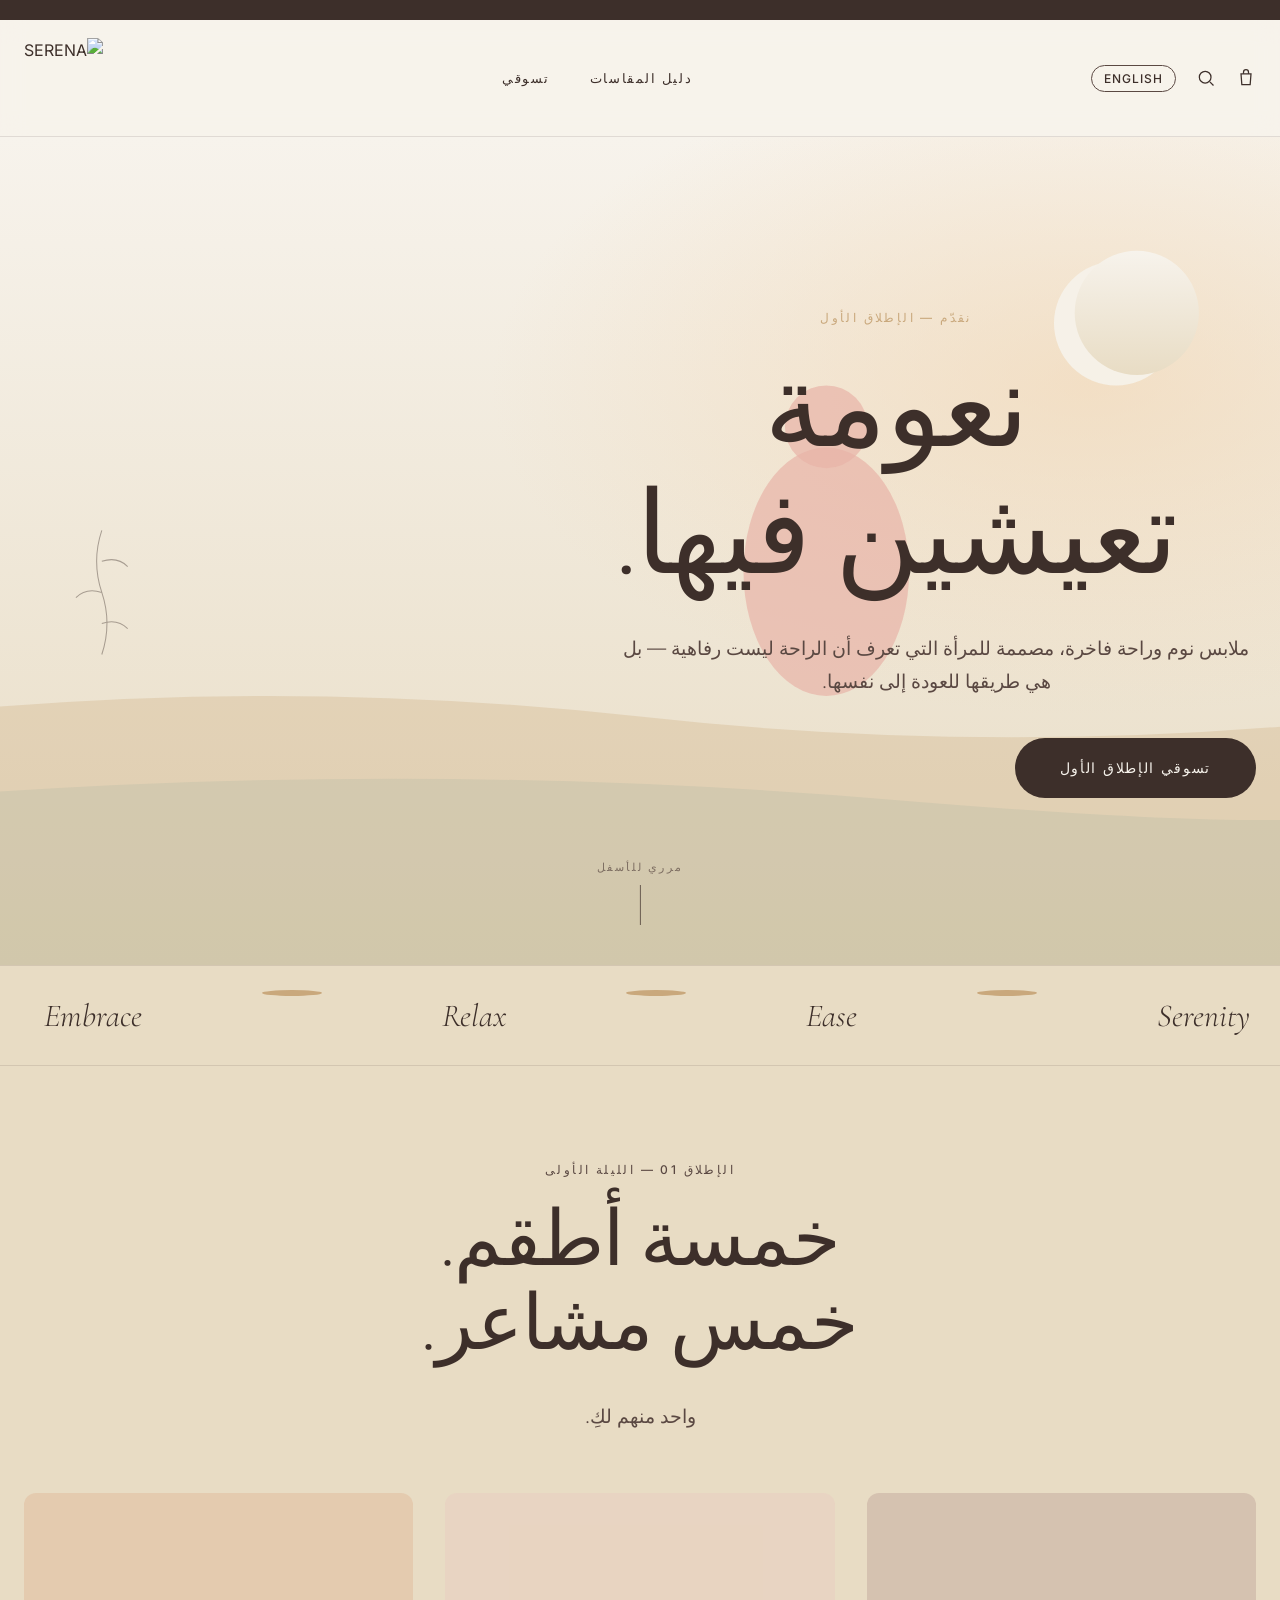
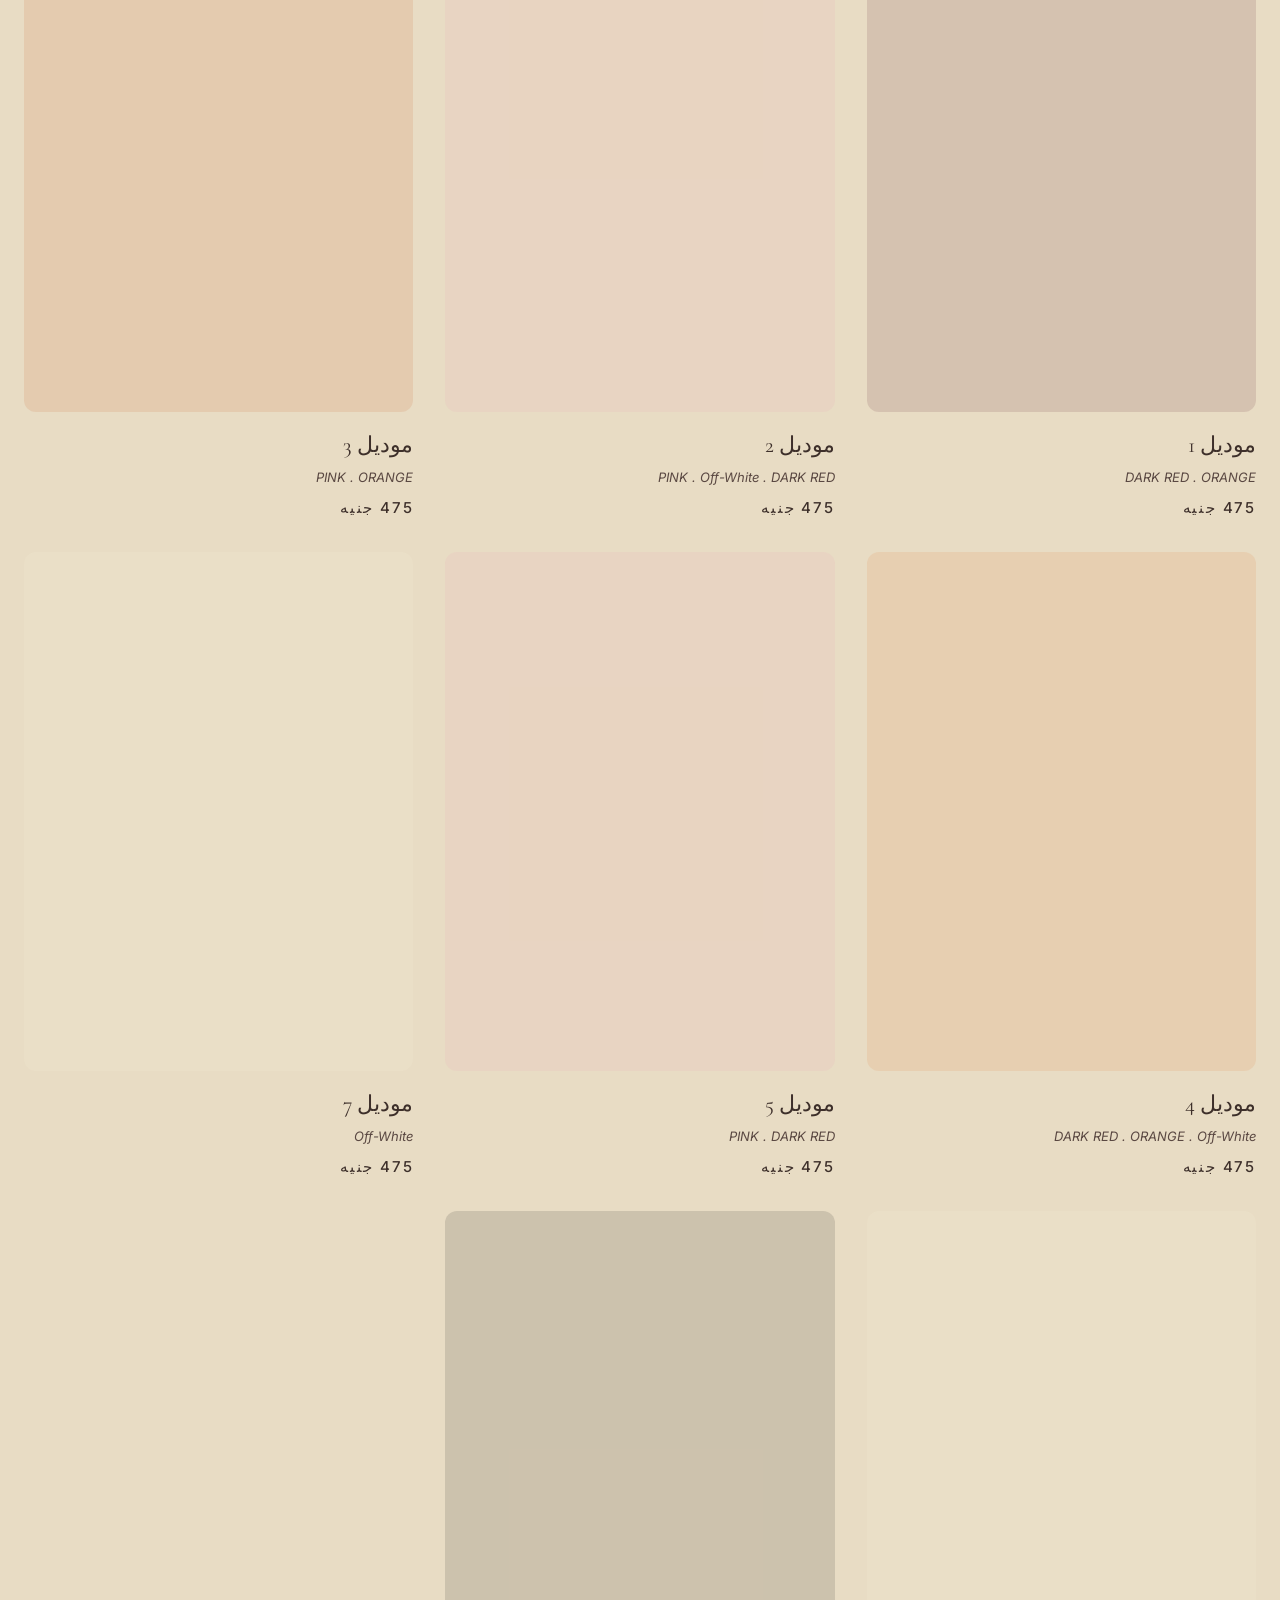
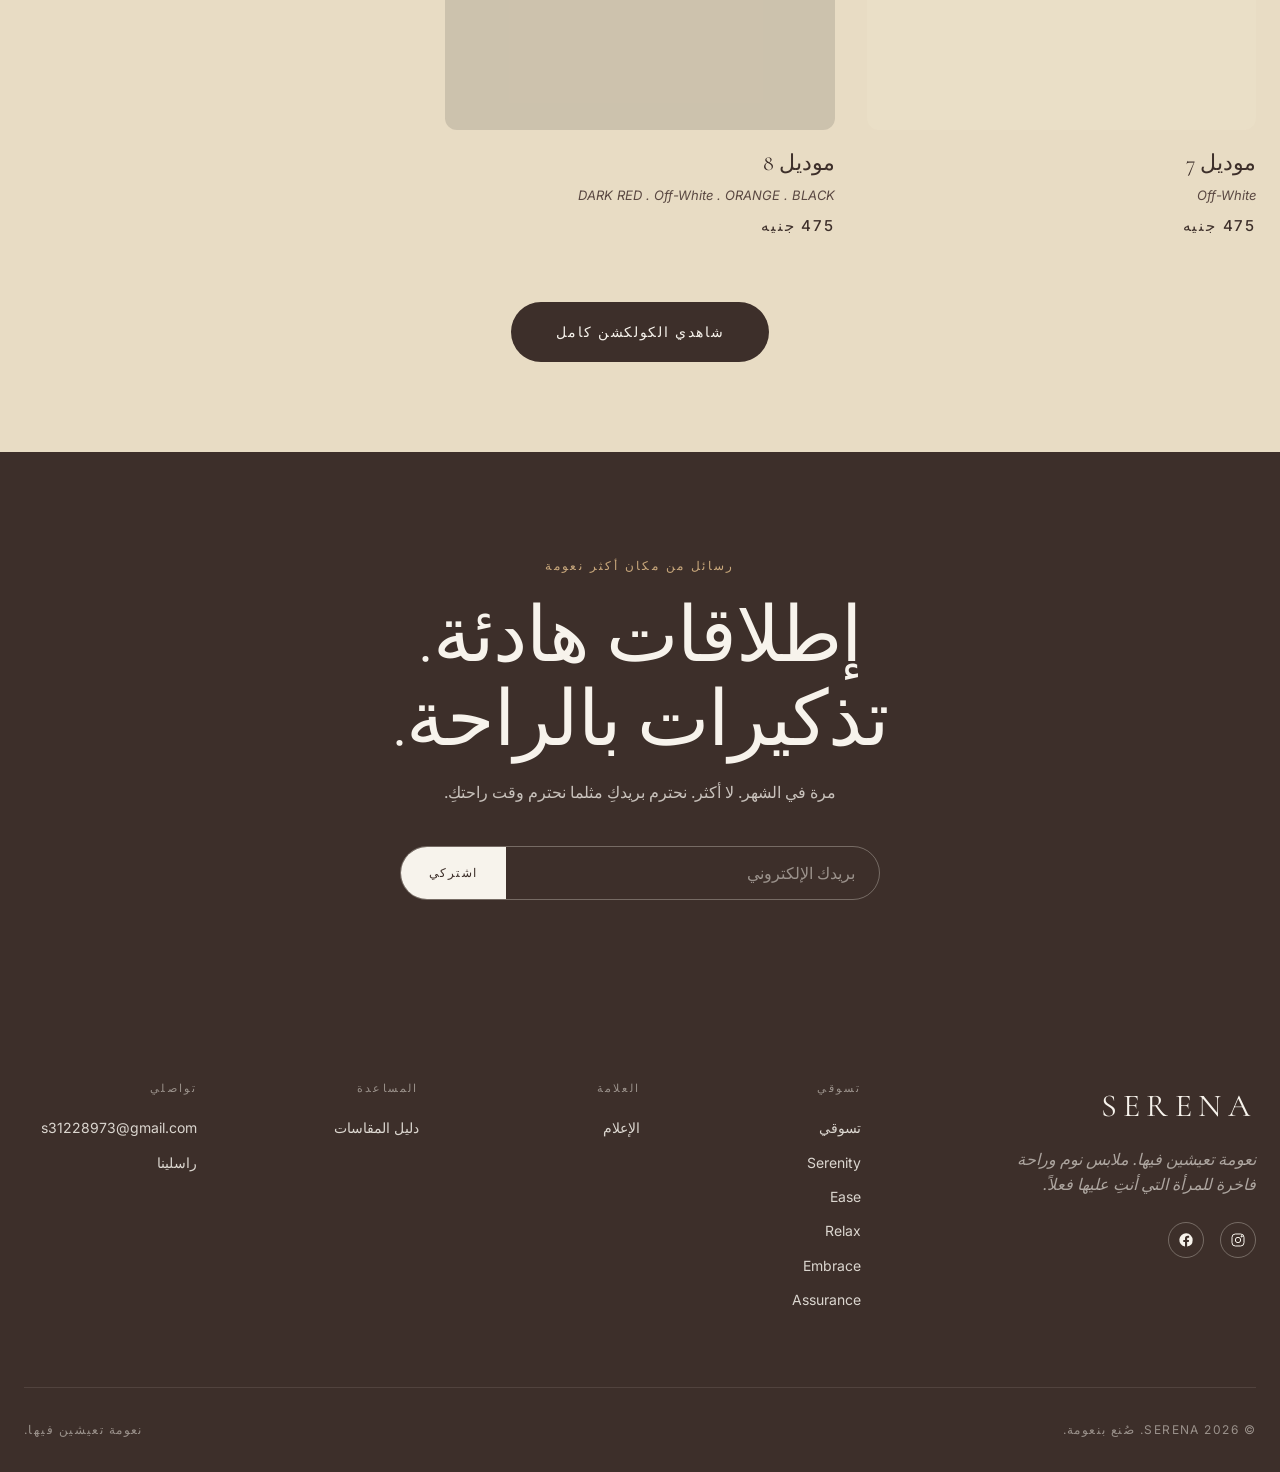
==== index.html @ 96867158 "Add files via upload" ====
<!DOCTYPE html>
<html lang="ar" dir="rtl">
<head>
  <meta charset="UTF-8">
  <meta name="viewport" content="width=device-width, initial-scale=1.0">
  <title>SERENA — Softness you can live in.</title>
  <meta name="description" content="Premium sleepwear & loungewear for women 17+.">
  <link rel="preconnect" href="https://fonts.googleapis.com">
  <link rel="preconnect" href="https://fonts.gstatic.com" crossorigin>
  <link href="https://fonts.googleapis.com/css2?family=Cormorant+Garamond:ital,wght@0,300;0,400;0,500;1,300;1,400&family=Inter:wght@300;400;500;600&display=swap" rel="stylesheet">
  <link rel="stylesheet" href="css/style.css">
  <link rel="icon" type="image/svg+xml" href="data:image/svg+xml,%3Csvg xmlns='http://www.w3.org/2000/svg' viewBox='0 0 100 100'%3E%3Ctext y='75' font-size='80' font-family='Cormorant Garamond,serif'%3ES%3C/text%3E%3C/svg%3E">
</head>
<body>

  <!-- ANNOUNCEMENT -->
  <div class="announce">
    <div class="announce__track">
    </div><div class="announce__track">
    </div>
  </div>

  <!-- NAV -->
  <nav class="nav">
    <div class="nav__inner">
      <a href="index.html" class="nav__logo"><img src="logo.png" alt="SERENA"></a>
      <div class="nav__links">
        <a href="collections.html" data-i18n="nav_shop"></a>
        <a href="size-guide.html" data-i18n="nav_size_guide"></a>
      </div>
      <div class="nav__actions">
        <button id="lang-toggle-btn" onclick="toggleLang()"></button>
        <svg class="nav__icon" viewBox="0 0 24 24" fill="none" stroke="currentColor" stroke-width="1.5">
          <circle cx="11" cy="11" r="7"/><path d="m21 21-4.35-4.35"/>
        </svg>
        <a href="#" data-open-bag style="position:relative">
          <svg class="nav__icon" viewBox="0 0 24 24" fill="none" stroke="currentColor" stroke-width="1.5">
            <path d="M6 7h12l-1 13H7L6 7Z"/><path d="M9 7V5a3 3 0 0 1 6 0v2"/>
          </svg>
          <span id="bag-count" style="display:none;position:absolute;top:-6px;right:-10px;background:var(--cocoa);color:var(--linen);width:18px;height:18px;border-radius:50%;font-size:10px;align-items:center;justify-content:center;">0</span>
        </a>
      </div>
    </div>
  </nav>

  <!-- HERO -->
  <section class="hero">
    <div class="hero__bg">
      <svg viewBox="0 0 1440 800" preserveAspectRatio="xMidYMid slice">
        <defs>
          <linearGradient id="sky" x1="0" y1="0" x2="0" y2="1">
            <stop offset="0%" stop-color="#F7F3EC"/>
            <stop offset="100%" stop-color="#E8DCC4"/>
          </linearGradient>
          <radialGradient id="sun" cx="80%" cy="30%" r="40%">
            <stop offset="0%" stop-color="#F2D6B3" stop-opacity="0.6"/>
            <stop offset="100%" stop-color="#F2D6B3" stop-opacity="0"/>
          </radialGradient>
        </defs>
        <rect width="1440" height="800" fill="url(#sky)"/>
        <rect width="1440" height="800" fill="url(#sun)"/>
        <path d="M0,560 Q360,520 720,560 T1440,560 L1440,800 L0,800 Z" fill="#C9A87C" opacity="0.3"/>
        <path d="M0,640 Q480,600 960,640 T1440,640 L1440,800 L0,800 Z" fill="#A8B5A0" opacity="0.25"/>
        <circle cx="1180" cy="180" r="60" fill="#F7F3EC" opacity="0.9"/>
        <circle cx="1200" cy="170" r="60" fill="url(#sky)"/>
        <g transform="translate(900,420)">
          <ellipse cx="0" cy="0" rx="80" ry="120" fill="#E8B4A8" opacity="0.7"/>
          <circle cx="0" cy="-140" r="40" fill="#E8B4A8" opacity="0.7"/>
        </g>
        <g transform="translate(200,500)" opacity="0.4" stroke="#3D2F2A" stroke-width="1" fill="none">
          <path d="M0,0 Q10,-30 0,-60 Q-10,-90 0,-120"/>
          <path d="M0,-30 Q15,-35 25,-25"/>
          <path d="M0,-60 Q-15,-65 -25,-55"/>
          <path d="M0,-90 Q15,-95 25,-85"/>
        </g>
      </svg>
    </div>
    <div class="container">
      <div class="hero__content fade-up">
        <span class="eyebrow hero__eyebrow" data-i18n="hero_eyebrow"></span>
        <h1 class="display" data-i18n="hero_h1"></h1>
        <p class="lede mt-md" data-i18n="hero_p"></p>
        <div class="hero__actions">
          <a href="collections.html" class="btn btn--primary btn--lg" data-i18n="hero_cta1"></a>
      
        </div>
      </div>
    </div>
    <div class="hero__scroll">
      <span data-i18n="hero_scroll"></span>
      <div class="hero__scroll-line"></div>
    </div>
  </section>

  <!-- KEYWORDS MARQUEE -->
  <section class="keywords">
    <div class="keywords__track">
      <span>Serenity</span><span class="keywords__dot"></span>
      <span>Ease</span><span class="keywords__dot"></span>
      <span>Relax</span><span class="keywords__dot"></span>
      <span>Embrace</span><span class="keywords__dot"></span>
      <span>Assurance</span><span class="keywords__dot"></span>
      <span>Serenity</span><span class="keywords__dot"></span>
      <span>Ease</span><span class="keywords__dot"></span>
      <span>Relax</span><span class="keywords__dot"></span>
      <span>Embrace</span><span class="keywords__dot"></span>
      <span>Assurance</span><span class="keywords__dot"></span>
    </div>
  </section>

  <!-- COLLECTIONS PREVIEW -->
  <section class="section section--tight" style="background:var(--sand)">
    <div class="container">
      <div class="text-center fade-up">
        <span class="eyebrow" data-i18n="coll_eyebrow"></span>
        <h2 class="h1" data-i18n="coll_h2"></h2>
        <p class="lede mx-auto mt-md text-center" data-i18n="coll_subp"></p>
      </div>
      <div class="products">

        <a href="product.html?id=model1" class="product fade-up">
          <div class="product__media" style="background:#5B1A2E22;">
            <img src="images/model1-maroon-1.jpg" alt="model1-maroon-1.jpg" style="width:100%;height:100%;object-fit:cover" onerror="this.style.display='none'">
          </div>
       <div class="product__name" data-i18n="prod1_name"></div>
<div class="product__mood"> DARK RED . ORANGE </div>
<div class="product__price" data-i18n="price_475"></div>
        </a>

        <a href="product.html?id=model2" class="product fade-up">
          <div class="product__media" style="background:#E8A0B022;">
            <img src="images/model2-pink-1.jpg" alt="موديل 2" style="width:100%;height:100%;object-fit:cover" onerror="this.style.display='none'">
          </div>
          <div class="product__name" data-i18n="prod2_name"></div>
<div class="product__mood"> PINK . Off-White . DARK RED </div>
<div class="product__price" data-i18n="price_475"></div>
        </a>

        <a href="product.html?id=model3" class="product fade-up">
          <div class="product__media" style="background:#C75B2A22;">
            <img src="images/model3-pink-1.jpg" alt="موديل 3" style="width:100%;height:100%;object-fit:cover" onerror="this.style.display='none'">
          </div>
          <div class="product__name" data-i18n="prod3_name"></div>
<div class="product__mood"> PINK . ORANGE </div>
<div class="product__price" data-i18n="price_475"></div>
        </a>

        <a href="product.html?id=model4" class="product fade-up">
          <div class="product__media" style="background:#E07B3A22;">
            <img src="images/model4-maroon-1.jpg" alt="موديل 4" style="width:100%;height:100%;object-fit:cover" onerror="this.style.display='none'">
          </div>
          <div class="product__name" data-i18n="prod4_name"></div>
<div class="product__mood"> DARK RED . ORANGE . Off-White </div>
<div class="product__price" data-i18n="price_475"></div>
        </a>

        <a href="product.html?id=model5" class="product fade-up">
          <div class="product__media" style="background:#E8A0B022;">
            <img src="images/model5-pink-1.jpg" alt="موديل 5" style="width:100%;height:100%;object-fit:cover" onerror="this.style.display='none'">
          </div>
         <div class="product__name" data-i18n="prod5_name"></div>
<div class="product__mood"> PINK . DARK RED </div>
<div class="product__price" data-i18n="price_475"></div>
        </a>

        <a href="product.html?id=model6" class="product fade-up">
          <div class="product__media" style="background:#F5ECD722;">
            <img src="images/model6-offwhite-1.jpg" alt="موديل 6" style="width:100%;height:100%;object-fit:cover" onerror="this.style.display='none'">
          </div>
         <div class="product__name" data-i18n="prod7_name"></div>
<div class="product__mood"> Off-White </div>
<div class="product__price" data-i18n="price_475"></div>
        </a>

        <a href="product.html?id=model7" class="product fade-up">
          <div class="product__media" style="background:#F5ECD722;">
            <img src="images/model7-offwhite-1.jpg" alt="موديل 7" style="width:100%;height:100%;object-fit:cover" onerror="this.style.display='none'">
          </div>
         <div class="product__name" data-i18n="prod7_name"></div>
<div class="product__mood"> Off-White </div>
<div class="product__price" data-i18n="price_475"></div>
        </a>

        <a href="product.html?id=model8" class="product fade-up">
          <div class="product__media" style="background:#1A1A1A22;">
            <img src="images/model8-maroon-1.jpg" alt="موديل 8" style="width:100%;height:100%;object-fit:cover" onerror="this.style.display='none'">
          </div>
        <div class="product__name" data-i18n="prod8_name"></div>
<div class="product__mood"> DARK RED . Off-White . ORANGE . BLACK </div>
<div class="product__price" data-i18n="price_475"></div>
        </a>

      </div>
      <div class="text-center mt-lg fade-up">
        <a href="collections.html" class="btn btn--primary btn--lg" data-i18n="coll_cta"></a>
      </div>
    </div>
  </section>

  <!-- NEWSLETTER -->
  <section class="newsletter">
    <div class="container">
      <span class="eyebrow" style="color:var(--warm-beige)" data-i18n="news_eyebrow"></span>
      <h2 class="h1" data-i18n="news_h2"></h2>
      <p data-i18n="news_p"></p>
      <form class="newsletter__form">
        <input type="email" class="newsletter__input" data-i18n-ph="news_ph" required>
        <button type="submit" class="newsletter__submit" data-i18n="news_btn"></button>
      </form>
    </div>
  </section>

  <!-- FOOTER -->
  <footer class="footer">
    <div class="container">
      <div class="footer__grid">
        <div class="footer__brand">
          <div class="footer__brand-name">SERENA</div>
          <p class="footer__tagline" data-i18n="footer_tagline"></p>
          <div class="footer__social">
            <a href="https://www.instagram.com/serena.official1" aria-label="Instagram" target="_blank">
              <svg width="16" height="16" viewBox="0 0 24 24" fill="none" stroke="currentColor" stroke-width="1.5">
                <rect x="3" y="3" width="18" height="18" rx="5"/>
                <circle cx="12" cy="12" r="4"/>
                <circle cx="17.5" cy="6.5" r="1" fill="currentColor"/>
              </svg>
            </a>
            <a href="https://www.facebook.com/serena.official1" aria-label="Facebook" target="_blank">
              <svg width="16" height="16" viewBox="0 0 24 24" fill="currentColor">
                <path d="M22 12a10 10 0 1 0-11.5 9.9v-7H7.9V12h2.6V9.8c0-2.6 1.5-4 3.9-4 1.1 0 2.3.2 2.3.2v2.5h-1.3c-1.3 0-1.7.8-1.7 1.6V12h2.9l-.5 2.9h-2.4v7A10 10 0 0 0 22 12Z"/>
              </svg>
            </a>
          </div>
        </div>
        <div class="footer__col">
          <h4 data-i18n="footer_shop"></h4>
          <ul>
            <li><a href="collections.html" data-i18n="footer_shop"></a></li>
            <li><a href="collections.html">Serenity</a></li>
            <li><a href="collections.html">Ease</a></li>
            <li><a href="collections.html">Relax</a></li>
            <li><a href="collections.html">Embrace</a></li>
            <li><a href="collections.html">Assurance</a></li>
          </ul>
        </div>
        <div class="footer__col">
          <h4 data-i18n="footer_brand"></h4>
          <ul>
           
            <li><a href="#" data-i18n="footer_press"></a></li>
          </ul>
        </div>
        <div class="footer__col">
          <h4 data-i18n="footer_help"></h4>
          <ul>
          
            <li><a href="size-guide.html" data-i18n="footer_size"></a></li>
            
          </ul>
        </div>
        <div class="footer__col">
          <h4 data-i18n="footer_contact"></h4>
          <ul>
            <li><a href="mailto:s31228973@gmail.com">s31228973@gmail.com</a></li>
            <li><a href="#" data-i18n="footer_dm"></a></li>
          </ul>
        </div>
      </div>
      <div class="footer__bottom">
        <div data-i18n="footer_copy"></div>
        <div data-i18n="footer_sub"></div>
      </div>
    </div>
  </footer>

  <!-- BAG DRAWER -->
  <div class="drawer__overlay" id="drawer-overlay"></div>
  <aside class="drawer" id="drawer">
    <div class="drawer__head">
      <h3 data-i18n="bag_title"></h3>
      <button class="drawer__close" id="drawer-close">✕</button>
    </div>
    <div class="drawer__body" id="drawer-body"></div>
    <div class="drawer__foot" id="drawer-foot">
      <div class="drawer__total"><span data-i18n="bag_subtotal"></span><span id="drawer-total">$0</span></div>
      <a href="#" class="btn btn--primary" data-i18n="bag_checkout"></a>
    </div>
  </aside>

  <div class="toast" id="toast"></div>

  <script src="js/lang.js"></script>
  <script src="js/main.js"></script>
</body>
</html>
---- css/style.css ----
/* =============================================
   SERENA — Brand Stylesheet
   Premium sleepwear & loungewear for women.
   ============================================= */

/* ---------- TOKENS ---------- */
:root {
  --cocoa: #3D2F2A;
  --cocoa-soft: #5A4842;
  --sand: #E8DCC4;
  --linen: #F7F3EC;
  --warm-beige: #C9A87C;
  --accent-gold: #D4A574;
  --white: #FFFFFF;
  --border: rgba(61, 47, 42, 0.12);
  --shadow-sm: 0 2px 8px rgba(61, 47, 42, 0.04);
  --shadow-md: 0 8px 24px rgba(61, 47, 42, 0.08);
  --shadow-lg: 0 20px 60px rgba(61, 47, 42, 0.12);

  --font-display: 'Cormorant Garamond', 'Times New Roman', serif;
  --font-body: 'Inter', -apple-system, BlinkMacSystemFont, sans-serif;

  --tracking-wide: 0.12em;
  --tracking-wider: 0.2em;

  --radius-sm: 4px;
  --radius-md: 12px;
  --radius-pill: 999px;

  --t-fast: 200ms ease;
  --t-base: 400ms ease;
  --t-slow: 700ms ease;
}

/* ---------- RESET ---------- */
*, *::before, *::after { box-sizing: border-box; margin: 0; padding: 0; }
html { scroll-behavior: smooth; }
body {
  font-family: var(--font-body);
  font-weight: 400;
  font-size: 16px;
  line-height: 1.6;
  color: var(--cocoa);
  background: var(--linen);
  -webkit-font-smoothing: antialiased;
  -moz-osx-font-smoothing: grayscale;
}
img, svg { max-width: 100%; display: block; }
a { color: inherit; text-decoration: none; }
button { font-family: inherit; cursor: pointer; border: none; background: none; }
input, select, textarea { font-family: inherit; font-size: inherit; }
ul, ol { list-style: none; }

/* ---------- TYPOGRAPHY ---------- */
.display, .h1, .h2, .h3 {
  font-family: var(--font-display);
  font-weight: 300;
  line-height: 1.1;
  letter-spacing: -0.01em;
}
.display { font-size: clamp(56px, 9vw, 120px); font-weight: 300; }
.h1 { font-size: clamp(40px, 6vw, 80px); }
.h2 { font-size: clamp(32px, 4.5vw, 56px); }
.h3 { font-size: clamp(24px, 3vw, 36px); }

.eyebrow {
  font-family: var(--font-body);
  font-size: 12px;
  font-weight: 500;
  text-transform: uppercase;
  letter-spacing: var(--tracking-wider);
  color: var(--cocoa-soft);
  display: inline-block;
  margin-bottom: 20px;
}

.lede {
  font-size: clamp(17px, 1.5vw, 20px);
  line-height: 1.7;
  color: var(--cocoa-soft);
  font-weight: 300;
  max-width: 640px;
}

.serif-italic { font-style: italic; font-weight: 400; }

/* ---------- LAYOUT ---------- */
.container {
  width: 100%;
  max-width: 1280px;
  margin: 0 auto;
  padding: 0 24px;
}
.container--narrow { max-width: 880px; }
.section { padding: clamp(64px, 10vw, 140px) 0; }
.section--tight { padding: clamp(48px, 7vw, 96px) 0; }
.text-center { text-align: center; }
.mx-auto { margin-left: auto; margin-right: auto; }

/* ---------- ANNOUNCEMENT BAR ---------- */
.announce {
  background: var(--cocoa);
  color: var(--linen);
  font-size: 12px;
  letter-spacing: var(--tracking-wide);
  text-align: center;
  padding: 10px 16px;
  overflow: hidden;
  position: relative;
}
.announce__track {
  display: flex;
  gap: 80px;
  animation: scrollAnnounce 30s linear infinite;
  white-space: nowrap;
}
.announce__track span { display: inline-block; }
@keyframes scrollAnnounce {
  from { transform: translateX(0); }
  to { transform: translateX(-50%); }
}

/* ---------- NAV ---------- */
.nav {
  position: sticky;
  top: 0;
  z-index: 50;
  background: rgba(247, 243, 236, 0.85);
  backdrop-filter: blur(12px);
  -webkit-backdrop-filter: blur(12px);
  border-bottom: 1px solid var(--border);
}
.nav__inner {
  display: flex;
  align-items: center;
  justify-content: space-between;
  padding: 18px 24px;
  max-width: 1440px;
  margin: 0 auto;
}
.nav__logo {
  display: flex;
  align-items: center;
}

.nav__logo img {
  height: 80px;
  width: auto;
}
.nav__links {
  display: flex;
  gap: 40px;
  font-size: 13px;
  letter-spacing: var(--tracking-wide);
  text-transform: uppercase;
}
.nav__links a { position: relative; padding: 4px 0; }
.nav__links a::after {
  content: '';
  position: absolute;
  bottom: -2px;
  left: 0;
  width: 0;
  height: 1px;
  background: var(--cocoa);
  transition: width var(--t-base);
}
.nav__links a:hover::after { width: 100%; }
.nav__actions {
  display: flex;
  gap: 20px;
  align-items: center;
}
.nav__icon {
  width: 20px;
  height: 20px;
  cursor: pointer;
  transition: opacity var(--t-fast);
}
.nav__icon:hover { opacity: 0.6; }
.nav__mobile-toggle { display: none; }

@media (max-width: 768px) {
  .nav__mobile-toggle {
    display: flex;
    flex-direction: column;
    gap: 4px;
  }
  .nav__mobile-toggle span {
    width: 20px;
    height: 1.5px;
    background: var(--cocoa);
    transition: transform var(--t-base);
  }
}

/* ---------- BUTTONS ---------- */
.btn {
  display: inline-flex;
  align-items: center;
  justify-content: center;
  gap: 8px;
  padding: 14px 32px;
  font-family: var(--font-body);
  font-size: 13px;
  font-weight: 500;
  letter-spacing: var(--tracking-wide);
  text-transform: uppercase;
  border-radius: var(--radius-pill);
  cursor: pointer;
  transition: all var(--t-base);
  border: 1px solid transparent;
}
.btn--primary {
  background: var(--cocoa);
  color: var(--linen);
}
.btn--primary:hover {
  background: var(--cocoa-soft);
  transform: translateY(-1px);
  box-shadow: var(--shadow-md);
}
.btn--ghost {
  background: transparent;
  color: var(--cocoa);
  border-color: var(--cocoa);
}
.btn--ghost:hover {
  background: var(--cocoa);
  color: var(--linen);
}
.btn--link {
  padding: 6px 0;
  background: transparent;
  color: var(--cocoa);
  border: none;
  border-bottom: 1px solid var(--cocoa);
  border-radius: 0;
  text-transform: uppercase;
}
.btn--lg { padding: 18px 44px; font-size: 14px; }

/* ---------- HERO ---------- */
.hero {
  position: relative;
  min-height: 92vh;
  display: flex;
  align-items: center;
  overflow: hidden;
  background: var(--linen);
}
.hero__bg {
  position: absolute;
  inset: 0;
  z-index: 0;
}
.hero__bg svg { width: 100%; height: 100%; }
.hero__content {
  position: relative;
  z-index: 2;
  max-width: 720px;
  padding: 80px 0;
}
.hero__eyebrow { color: var(--warm-beige); }
.hero__actions {
  display: flex;
  gap: 16px;
  margin-top: 40px;
  flex-wrap: wrap;
}
.hero__scroll {
  position: absolute;
  bottom: 40px;
  left: 50%;
  transform: translateX(-50%);
  font-size: 11px;
  letter-spacing: var(--tracking-wider);
  text-transform: uppercase;
  color: var(--cocoa-soft);
  z-index: 2;
  display: flex;
  flex-direction: column;
  align-items: center;
  gap: 8px;
  opacity: 0.7;
}
.hero__scroll-line {
  width: 1px;
  height: 40px;
  background: var(--cocoa);
  animation: scrollLine 2s ease-in-out infinite;
  transform-origin: top;
}
@keyframes scrollLine {
  0%, 100% { transform: scaleY(0.4); }
  50% { transform: scaleY(1); }
}

/* ---------- MARQUEE / KEYWORDS ---------- */
.keywords {
  background: var(--sand);
  padding: 24px 0;
  overflow: hidden;
  border-top: 1px solid var(--border);
  border-bottom: 1px solid var(--border);
}
.keywords__track {
  display: flex;
  gap: 60px;
  animation: scrollKeywords 40s linear infinite;
  white-space: nowrap;
  font-family: var(--font-display);
  font-size: 32px;
  font-style: italic;
  color: var(--cocoa);
  font-weight: 300;
}
.keywords__track span { display: inline-block; padding: 0 30px; }
.keywords__dot {
  display: inline-block;
  width: 6px;
  height: 6px;
  border-radius: 50%;
  background: var(--warm-beige);
  vertical-align: middle;
  margin: 0 30px;
}
@keyframes scrollKeywords {
  from { transform: translateX(0); }
  to { transform: translateX(-50%); }
}

/* ---------- PROMISES / FIVE WORDS ---------- */
.promises {
  background: var(--linen);
}
.promises__grid {
  display: grid;
  grid-template-columns: repeat(5, 1fr);
  gap: 24px;
  margin-top: 80px;
}
.promise {
  text-align: center;
  padding: 32px 16px;
  position: relative;
}
.promise__num {
  font-family: var(--font-display);
  font-size: 14px;
  letter-spacing: var(--tracking-wider);
  color: var(--warm-beige);
  margin-bottom: 16px;
}
.promise__word {
  font-family: var(--font-display);
  font-size: 28px;
  font-weight: 400;
  margin-bottom: 12px;
  font-style: italic;
}
.promise__desc {
  font-size: 13px;
  color: var(--cocoa-soft);
  line-height: 1.6;
}
@media (max-width: 768px) {
  .promises__grid { grid-template-columns: repeat(2, 1fr); gap: 16px; }
  .promise__word { font-size: 22px; }
}

/* ---------- COLLECTIONS / PRODUCTS ---------- */
.products {
  display: grid;
  grid-template-columns: repeat(3, 1fr);
  gap: 32px;
  margin-top: 60px;
}
.products--four { grid-template-columns: repeat(4, 1fr); }
@media (max-width: 900px) {
  .products { grid-template-columns: repeat(2, 1fr); gap: 20px; }
}
@media (max-width: 540px) {
  .products, .products--four { grid-template-columns: repeat(2, 1fr); gap: 14px; }
}
.product {
  position: relative;
  cursor: pointer;
  transition: transform var(--t-base);
}
.product:hover { transform: translateY(-4px); }
.product__media {
  aspect-ratio: 3/4;
  background: var(--sand);
  border-radius: var(--radius-md);
  overflow: hidden;
  position: relative;
  margin-bottom: 16px;
}
.product__media svg { width: 100%; height: 100%; transition: transform var(--t-slow); }
.product:hover .product__media svg { transform: scale(1.04); }
.product__tag {
  position: absolute;
  top: 12px;
  left: 12px;
  background: var(--cocoa);
  color: var(--linen);
  font-size: 10px;
  letter-spacing: var(--tracking-wide);
  text-transform: uppercase;
  padding: 6px 10px;
  border-radius: var(--radius-pill);
  z-index: 2;
}
.product__name {
  font-family: var(--font-display);
  font-size: 22px;
  font-weight: 400;
  margin-bottom: 4px;
}
.product__mood {
  font-size: 13px;
  color: var(--cocoa-soft);
  font-style: italic;
  margin-bottom: 8px;
}
.product__price {
  font-size: 15px;
  letter-spacing: var(--tracking-wide);
  font-weight: 500;
}
.product__quick {
  position: absolute;
  bottom: 80px;
  left: 12px;
  right: 12px;
  opacity: 0;
  transform: translateY(8px);
  transition: all var(--t-base);
  z-index: 2;
}
.product:hover .product__quick { opacity: 1; transform: translateY(0); }

/* ---------- STORY TEASER (split) ---------- */
.split {
  display: grid;
  grid-template-columns: 1fr 1fr;
  gap: 80px;
  align-items: center;
}
@media (max-width: 900px) { .split { grid-template-columns: 1fr; gap: 40px; } }
.split__media {
  aspect-ratio: 4/5;
  background: var(--sand);
  border-radius: var(--radius-md);
  overflow: hidden;
  position: relative;
}
.split__media svg { width: 100%; height: 100%; }
.split__copy h2 { margin-bottom: 24px; }
.split__copy .lede { margin-bottom: 32px; }

/* ---------- PROMISE STRIP ---------- */
.pstrip {
  background: var(--sand);
  padding: 64px 0;
}
.pstrip__grid {
  display: grid;
  grid-template-columns: repeat(4, 1fr);
  gap: 32px;
}
@media (max-width: 768px) { .pstrip__grid { grid-template-columns: repeat(2, 1fr); gap: 24px; } }
.pstrip__item { text-align: center; }
.pstrip__icon {
  width: 40px;
  height: 40px;
  margin: 0 auto 16px;
  color: var(--cocoa);
}
.pstrip__title {
  font-family: var(--font-display);
  font-size: 18px;
  margin-bottom: 6px;
}
.pstrip__sub { font-size: 13px; color: var(--cocoa-soft); }

/* ---------- NEWSLETTER ---------- */
.newsletter {
  background: var(--cocoa);
  color: var(--linen);
  padding: 100px 0;
  text-align: center;
}
.newsletter h2 { color: var(--linen); margin-bottom: 16px; }
.newsletter p { color: rgba(247, 243, 236, 0.75); margin-bottom: 40px; max-width: 500px; margin-left: auto; margin-right: auto; }
.newsletter__form {
  display: flex;
  gap: 0;
  max-width: 480px;
  margin: 0 auto;
  border: 1px solid rgba(247, 243, 236, 0.3);
  border-radius: var(--radius-pill);
  overflow: hidden;
}
.newsletter__input {
  flex: 1;
  background: transparent;
  border: none;
  color: var(--linen);
  padding: 16px 24px;
  outline: none;
}
.newsletter__input::placeholder { color: rgba(247, 243, 236, 0.5); }
.newsletter__submit {
  background: var(--linen);
  color: var(--cocoa);
  padding: 16px 28px;
  font-size: 12px;
  letter-spacing: var(--tracking-wide);
  text-transform: uppercase;
  font-weight: 500;
  transition: background var(--t-base);
}
.newsletter__submit:hover { background: var(--sand); }

/* ---------- FOOTER ---------- */
.footer {
  background: var(--cocoa);
  color: var(--linen);
  padding: 80px 0 32px;
}
.footer__grid {
  display: grid;
  grid-template-columns: 2fr 1fr 1fr 1fr 1fr;
  gap: 48px;
  margin-bottom: 64px;
}
@media (max-width: 768px) {
  .footer__grid { grid-template-columns: 1fr 1fr; gap: 32px; }
}
.footer__brand-name {
  font-family: var(--font-display);
  font-size: 32px;
  font-weight: 400;
  letter-spacing: var(--tracking-wider);
  margin-bottom: 16px;
}
.footer__tagline {
  font-style: italic;
  color: rgba(247, 243, 236, 0.6);
  margin-bottom: 24px;
  max-width: 280px;
}
.footer__social { display: flex; gap: 16px; }
.footer__social a {
  width: 36px;
  height: 36px;
  border-radius: 50%;
  border: 1px solid rgba(247, 243, 236, 0.3);
  display: flex;
  align-items: center;
  justify-content: center;
  transition: all var(--t-base);
}
.footer__social a:hover { background: var(--linen); color: var(--cocoa); border-color: var(--linen); }
.footer__col h4 {
  font-size: 11px;
  letter-spacing: var(--tracking-wider);
  text-transform: uppercase;
  margin-bottom: 20px;
  font-weight: 500;
  color: rgba(247, 243, 236, 0.5);
}
.footer__col ul li { margin-bottom: 12px; font-size: 14px; }
.footer__col ul li a { color: rgba(247, 243, 236, 0.85); transition: color var(--t-fast); }
.footer__col ul li a:hover { color: var(--linen); }
.footer__bottom {
  border-top: 1px solid rgba(247, 243, 236, 0.1);
  padding-top: 32px;
  display: flex;
  justify-content: space-between;
  align-items: center;
  flex-wrap: wrap;
  gap: 16px;
  font-size: 12px;
  color: rgba(247, 243, 236, 0.5);
  letter-spacing: var(--tracking-wide);
}

/* ---------- PRODUCT DETAIL ---------- */
.pd {
  display: grid;
  grid-template-columns: 1.2fr 1fr;
  gap: 80px;
  padding: 60px 0;
}
@media (max-width: 900px) { .pd { grid-template-columns: 1fr; gap: 40px; } }
.pd__gallery {
  display: grid;
  grid-template-columns: 1fr;
  gap: 16px;
}
.pd__main-img {
  aspect-ratio: 4/5;
  background: var(--sand);
  border-radius: var(--radius-md);
  overflow: hidden;
}
.pd__main-img svg { width: 100%; height: 100%; }
.pd__thumbs {
  display: grid;
  grid-template-columns: repeat(4, 1fr);
  gap: 12px;
}
.pd__thumb {
  aspect-ratio: 1;
  background: var(--sand);
  border-radius: var(--radius-sm);
  overflow: hidden;
  cursor: pointer;
  border: 2px solid transparent;
  transition: border var(--t-fast);
}
.pd__thumb--active { border-color: var(--cocoa); }
.pd__thumb svg { width: 100%; height: 100%; }
.pd__info { padding-top: 20px; }
.pd__breadcrumbs {
  font-size: 12px;
  letter-spacing: var(--tracking-wide);
  text-transform: uppercase;
  color: var(--cocoa-soft);
  margin-bottom: 24px;
}
.pd__breadcrumbs a:hover { color: var(--cocoa); }
.pd__title {
  font-family: var(--font-display);
  font-size: clamp(36px, 4vw, 56px);
  font-weight: 400;
  margin-bottom: 8px;
}
.pd__price { font-size: 22px; margin-bottom: 24px; font-weight: 500; }
.pd__mood {
  font-style: italic;
  color: var(--cocoa-soft);
  font-size: 17px;
  margin-bottom: 32px;
  padding-bottom: 32px;
  border-bottom: 1px solid var(--border);
}
.pd__desc { line-height: 1.8; color: var(--cocoa-soft); margin-bottom: 32px; }
.pd__details {
  margin: 32px 0;
  padding: 24px 0;
  border-top: 1px solid var(--border);
  border-bottom: 1px solid var(--border);
}
.pd__details h4 {
  font-size: 12px;
  letter-spacing: var(--tracking-wider);
  text-transform: uppercase;
  margin-bottom: 16px;
  font-weight: 500;
}
.pd__details ul li {
  font-size: 14px;
  padding: 8px 0;
  display: flex;
  gap: 12px;
  color: var(--cocoa-soft);
}
.pd__details ul li::before {
  content: '·';
  color: var(--warm-beige);
  font-weight: 700;
}
.pd__options { margin: 32px 0; }
.pd__option-label {
  font-size: 12px;
  letter-spacing: var(--tracking-wider);
  text-transform: uppercase;
  margin-bottom: 12px;
}
.pd__sizes { display: flex; gap: 8px; flex-wrap: wrap; }
.pd__size {
  width: 48px;
  height: 48px;
  border-radius: 50%;
  border: 1px solid var(--border);
  background: transparent;
  font-size: 13px;
  transition: all var(--t-fast);
}
.pd__size:hover { border-color: var(--cocoa); }
.pd__size--active {
  background: var(--cocoa);
  color: var(--linen);
  border-color: var(--cocoa);
}
.pd__cta {
  width: 100%;
  margin-bottom: 12px;
}
.pd__wishlist {
  width: 100%;
  background: transparent;
  border: 1px solid var(--border);
  padding: 16px;
  border-radius: var(--radius-pill);
  font-size: 13px;
  letter-spacing: var(--tracking-wide);
  text-transform: uppercase;
  display: flex;
  align-items: center;
  justify-content: center;
  gap: 8px;
  transition: all var(--t-fast);
}
.pd__wishlist:hover { border-color: var(--cocoa); }

/* ---------- ABOUT PAGE ---------- */
.about-hero {
  padding: 120px 0 80px;
  text-align: center;
}
.about-hero .display { margin: 0 auto 24px; max-width: 900px; }
.about-hero .lede { margin: 0 auto; text-align: center; }
.about-section { padding: 80px 0; }
.about-section .split__copy { padding: 0 20px; }
.about-story {
  font-family: var(--font-display);
  font-size: clamp(20px, 2vw, 26px);
  line-height: 1.7;
  font-style: italic;
  font-weight: 300;
  color: var(--cocoa);
  max-width: 760px;
  margin: 0 auto;
  text-align: center;
}
.about-story p { margin-bottom: 24px; }

.values {
  display: grid;
  grid-template-columns: repeat(5, 1fr);
  gap: 24px;
  margin-top: 60px;
}
@media (max-width: 768px) { .values { grid-template-columns: 1fr; } }
.value {
  text-align: center;
  padding: 32px 16px;
}
.value__num {
  font-family: var(--font-display);
  font-size: 32px;
  color: var(--warm-beige);
  margin-bottom: 16px;
}
.value__title {
  font-family: var(--font-display);
  font-size: 22px;
  font-weight: 400;
  margin-bottom: 8px;
  font-style: italic;
}

/* ---------- COLLECTION HEADER ---------- */
.coll-header {
  text-align: center;
  padding: 100px 0 60px;
}
.coll-header .display { margin-bottom: 16px; }
.coll-header .lede { margin: 0 auto; }

.filters {
  display: flex;
  justify-content: center;
  gap: 24px;
  margin: 0 0 60px;
  flex-wrap: wrap;
}
.filter-btn {
  font-size: 12px;
  letter-spacing: var(--tracking-wide);
  text-transform: uppercase;
  color: var(--cocoa-soft);
  padding: 8px 16px;
  border-radius: var(--radius-pill);
  transition: all var(--t-fast);
}
.filter-btn--active, .filter-btn:hover {
  background: var(--cocoa);
  color: var(--linen);
}

/* ---------- BAG DRAWER ---------- */
.drawer {
  position: fixed;
  top: 0;
  right: -100%;
  width: 100%;
  max-width: 480px;
  height: 100vh;
  background: var(--linen);
  z-index: 100;
  transition: right var(--t-slow);
  display: flex;
  flex-direction: column;
  box-shadow: var(--shadow-lg);
}
.drawer--open { right: 0; }
.drawer__overlay {
  position: fixed;
  inset: 0;
  background: rgba(61, 47, 42, 0.4);
  z-index: 99;
  opacity: 0;
  pointer-events: none;
  transition: opacity var(--t-base);
}
.drawer__overlay--show { opacity: 1; pointer-events: auto; }
.drawer__head {
  padding: 24px;
  display: flex;
  justify-content: space-between;
  align-items: center;
  border-bottom: 1px solid var(--border);
}
.drawer__head h3 { font-family: var(--font-display); font-size: 24px; }
.drawer__close {
  width: 32px;
  height: 32px;
  display: flex;
  align-items: center;
  justify-content: center;
  font-size: 20px;
  color: var(--cocoa-soft);
}
.drawer__body {
  flex: 1;
  overflow-y: auto;
  padding: 24px;
}
.drawer__item {
  display: grid;
  grid-template-columns: 80px 1fr auto;
  gap: 16px;
  padding: 16px 0;
  border-bottom: 1px solid var(--border);
  align-items: center;
}
.drawer__item-img {
  width: 80px;
  height: 100px;
  background: var(--sand);
  border-radius: var(--radius-sm);
  overflow: hidden;
}
.drawer__item-img svg { width: 100%; height: 100%; }
.drawer__item-name { font-family: var(--font-display); font-size: 18px; }
.drawer__item-meta { font-size: 13px; color: var(--cocoa-soft); margin-top: 4px; }
.drawer__item-remove {
  font-size: 11px;
  color: var(--cocoa-soft);
  text-decoration: underline;
  margin-top: 8px;
}
.drawer__item-price { font-weight: 500; }
.drawer__empty {
  text-align: center;
  padding: 80px 24px;
  color: var(--cocoa-soft);
}
.drawer__empty p { margin-bottom: 24px; }
.drawer__foot {
  padding: 24px;
  border-top: 1px solid var(--border);
}
.drawer__total {
  display: flex;
  justify-content: space-between;
  margin-bottom: 16px;
  font-size: 18px;
  font-weight: 500;
}
.drawer__foot .btn { width: 100%; }

/* ---------- TOAST ---------- */
.toast {
  position: fixed;
  bottom: 24px;
  left: 50%;
  transform: translateX(-50%) translateY(100px);
  background: var(--cocoa);
  color: var(--linen);
  padding: 14px 24px;
  border-radius: var(--radius-pill);
  font-size: 14px;
  z-index: 200;
  opacity: 0;
  transition: all var(--t-base);
  box-shadow: var(--shadow-lg);
}
.toast--show { opacity: 1; transform: translateX(-50%) translateY(0); }

/* ---------- FADE-UP ANIMATION ---------- */
.fade-up {
  opacity: 0;
  transform: translateY(20px);
  transition: opacity 800ms ease, transform 800ms ease;
}
.fade-up.is-visible {
  opacity: 1;
  transform: translateY(0);
}

/* ---------- UTILITY ---------- */
.mt-0 { margin-top: 0 !important; }
.mt-sm { margin-top: 16px; }
.mt-md { margin-top: 32px; }
.mt-lg { margin-top: 64px; }
.mb-sm { margin-bottom: 16px; }
.mb-md { margin-bottom: 32px; }
.mb-lg { margin-bottom: 64px; }
.flex { display: flex; }
.flex-center { display: flex; align-items: center; justify-content: center; }
.gap-sm { gap: 16px; }
.gap-md { gap: 32px; }
.text-soft { color: var(--cocoa-soft); }

/* ---------- MOBILE ---------- */
@media (max-width: 540px) {
  .hero__content { padding: 60px 0; }
  .hero__actions .btn { flex: 1; }
  .newsletter__form { flex-direction: column; border-radius: var(--radius-md); }
  .newsletter__input { padding: 14px 20px; }
}
/* =============================================
   LANGUAGE TOGGLE
   ============================================= */
#lang-toggle-btn {
  font-family: var(--font-body, 'Inter', sans-serif);
  font-size: 12px;
  font-weight: 500;
  letter-spacing: 0.08em;
  text-transform: uppercase;
  background: transparent;
  border: 1px solid var(--cocoa-soft, #8B7355);
  color: var(--cocoa, #3D2F2A);
  padding: 5px 12px;
  border-radius: 20px;
  cursor: pointer;
  transition: background 0.2s, color 0.2s;
  white-space: nowrap;
}
#lang-toggle-btn:hover {
  background: var(--cocoa, #3D2F2A);
  color: var(--linen, #FAF7F2);
}

/* RTL global adjustments */
[dir="rtl"] .nav__inner {
  flex-direction: row-reverse;
}
[dir="rtl"] .nav__links {
  flex-direction: row-reverse;
}
[dir="rtl"] .nav__actions {
  flex-direction: row-reverse;
}
[dir="rtl"] .hero__content,
[dir="rtl"] .text-center {
  text-align: center;
}
[dir="rtl"] .pd__breadcrumbs {
  direction: rtl;
}
[dir="rtl"] .footer__grid {
  direction: rtl;
}
[dir="rtl"] .drawer {
  right: auto;
  left: -100%;
  transition: left var(--t-slow);
}
[dir="rtl"] .drawer--open {
  left: 0;
  right: auto;
}
[dir="rtl"] .split {
  flex-direction: row-reverse;
}
[dir="rtl"] .announce__track {
  animation-direction: reverse;
}
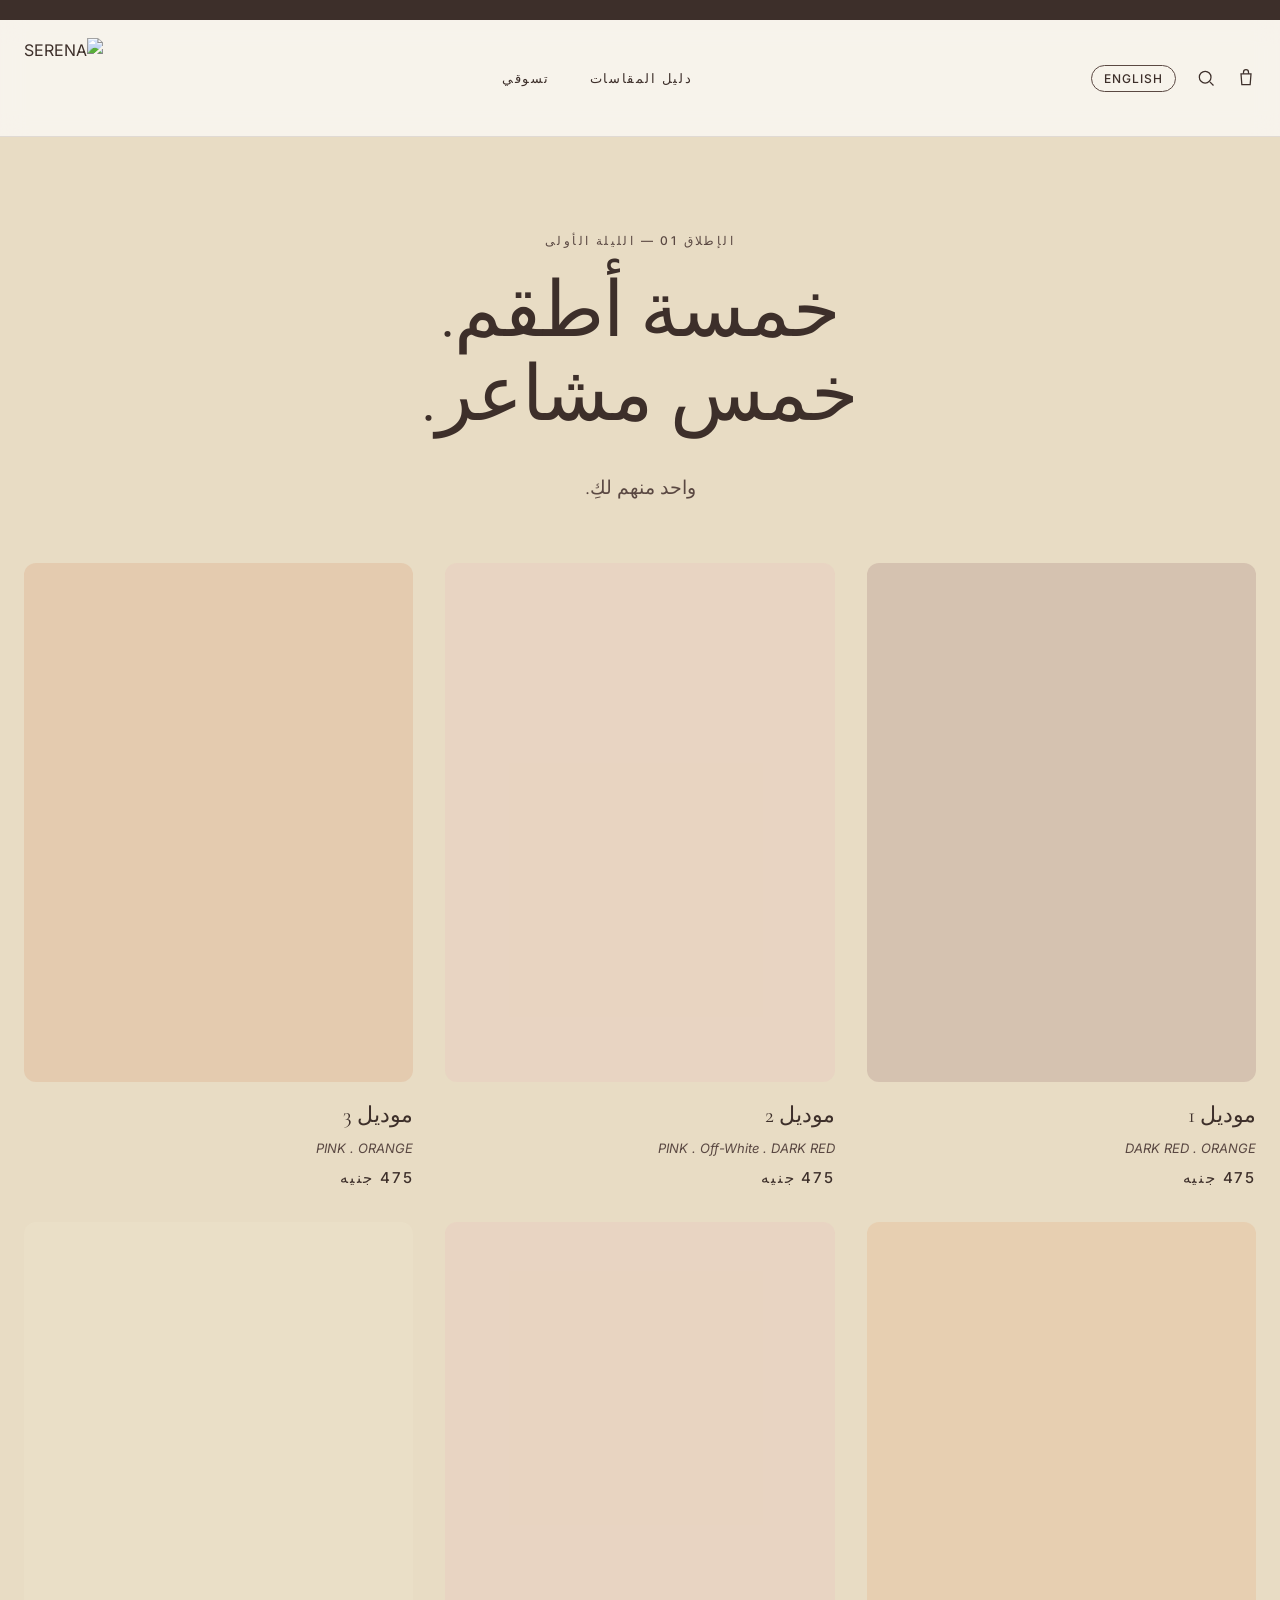
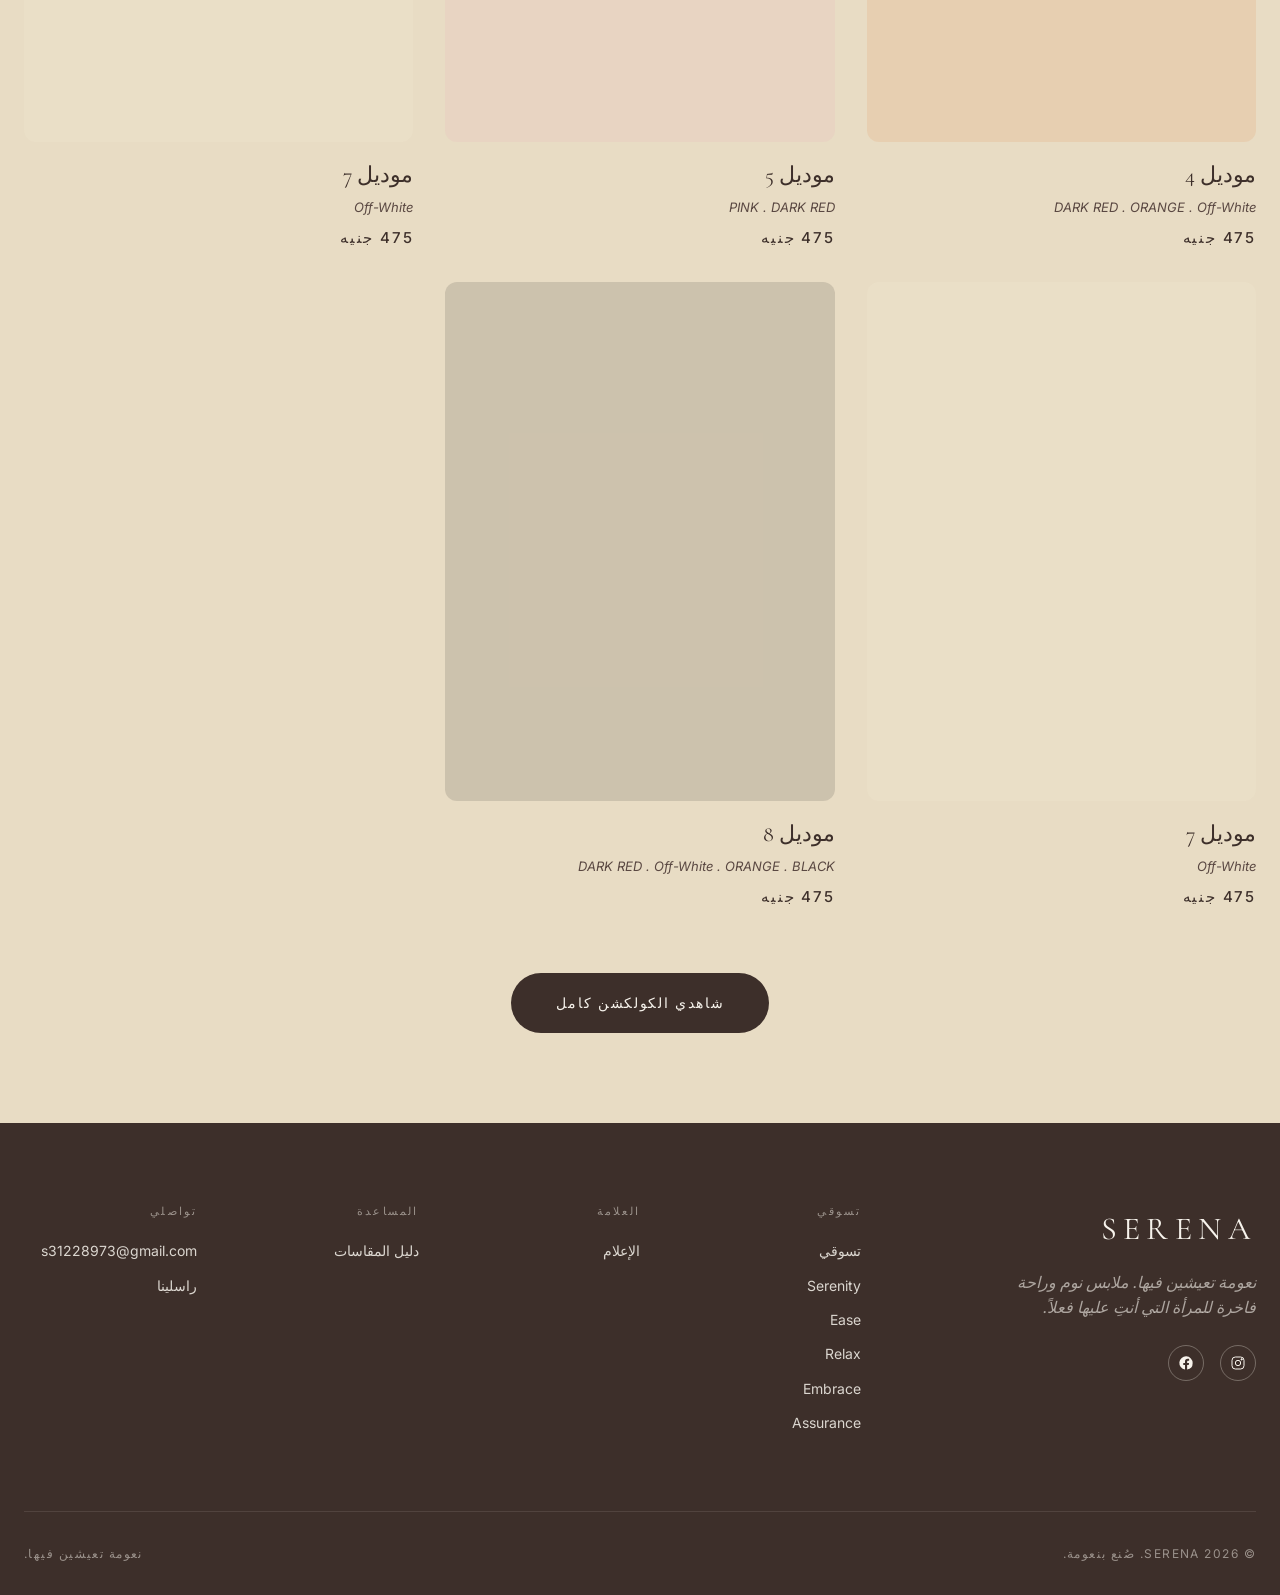
==== commit e274260f: "Add files via upload" ====
--- a/index.html
+++ b/index.html
@@ -43,71 +43,6 @@
     </div>
   </nav>
 
-  <!-- HERO -->
-  <section class="hero">
-    <div class="hero__bg">
-      <svg viewBox="0 0 1440 800" preserveAspectRatio="xMidYMid slice">
-        <defs>
-          <linearGradient id="sky" x1="0" y1="0" x2="0" y2="1">
-            <stop offset="0%" stop-color="#F7F3EC"/>
-            <stop offset="100%" stop-color="#E8DCC4"/>
-          </linearGradient>
-          <radialGradient id="sun" cx="80%" cy="30%" r="40%">
-            <stop offset="0%" stop-color="#F2D6B3" stop-opacity="0.6"/>
-            <stop offset="100%" stop-color="#F2D6B3" stop-opacity="0"/>
-          </radialGradient>
-        </defs>
-        <rect width="1440" height="800" fill="url(#sky)"/>
-        <rect width="1440" height="800" fill="url(#sun)"/>
-        <path d="M0,560 Q360,520 720,560 T1440,560 L1440,800 L0,800 Z" fill="#C9A87C" opacity="0.3"/>
-        <path d="M0,640 Q480,600 960,640 T1440,640 L1440,800 L0,800 Z" fill="#A8B5A0" opacity="0.25"/>
-        <circle cx="1180" cy="180" r="60" fill="#F7F3EC" opacity="0.9"/>
-        <circle cx="1200" cy="170" r="60" fill="url(#sky)"/>
-        <g transform="translate(900,420)">
-          <ellipse cx="0" cy="0" rx="80" ry="120" fill="#E8B4A8" opacity="0.7"/>
-          <circle cx="0" cy="-140" r="40" fill="#E8B4A8" opacity="0.7"/>
-        </g>
-        <g transform="translate(200,500)" opacity="0.4" stroke="#3D2F2A" stroke-width="1" fill="none">
-          <path d="M0,0 Q10,-30 0,-60 Q-10,-90 0,-120"/>
-          <path d="M0,-30 Q15,-35 25,-25"/>
-          <path d="M0,-60 Q-15,-65 -25,-55"/>
-          <path d="M0,-90 Q15,-95 25,-85"/>
-        </g>
-      </svg>
-    </div>
-    <div class="container">
-      <div class="hero__content fade-up">
-        <span class="eyebrow hero__eyebrow" data-i18n="hero_eyebrow"></span>
-        <h1 class="display" data-i18n="hero_h1"></h1>
-        <p class="lede mt-md" data-i18n="hero_p"></p>
-        <div class="hero__actions">
-          <a href="collections.html" class="btn btn--primary btn--lg" data-i18n="hero_cta1"></a>
-      
-        </div>
-      </div>
-    </div>
-    <div class="hero__scroll">
-      <span data-i18n="hero_scroll"></span>
-      <div class="hero__scroll-line"></div>
-    </div>
-  </section>
-
-  <!-- KEYWORDS MARQUEE -->
-  <section class="keywords">
-    <div class="keywords__track">
-      <span>Serenity</span><span class="keywords__dot"></span>
-      <span>Ease</span><span class="keywords__dot"></span>
-      <span>Relax</span><span class="keywords__dot"></span>
-      <span>Embrace</span><span class="keywords__dot"></span>
-      <span>Assurance</span><span class="keywords__dot"></span>
-      <span>Serenity</span><span class="keywords__dot"></span>
-      <span>Ease</span><span class="keywords__dot"></span>
-      <span>Relax</span><span class="keywords__dot"></span>
-      <span>Embrace</span><span class="keywords__dot"></span>
-      <span>Assurance</span><span class="keywords__dot"></span>
-    </div>
-  </section>
-
   <!-- COLLECTIONS PREVIEW -->
   <section class="section section--tight" style="background:var(--sand)">
     <div class="container">
@@ -197,18 +132,7 @@
     </div>
   </section>
 
-  <!-- NEWSLETTER -->
-  <section class="newsletter">
-    <div class="container">
-      <span class="eyebrow" style="color:var(--warm-beige)" data-i18n="news_eyebrow"></span>
-      <h2 class="h1" data-i18n="news_h2"></h2>
-      <p data-i18n="news_p"></p>
-      <form class="newsletter__form">
-        <input type="email" class="newsletter__input" data-i18n-ph="news_ph" required>
-        <button type="submit" class="newsletter__submit" data-i18n="news_btn"></button>
-      </form>
-    </div>
-  </section>
+ 
 
   <!-- FOOTER -->
   <footer class="footer">
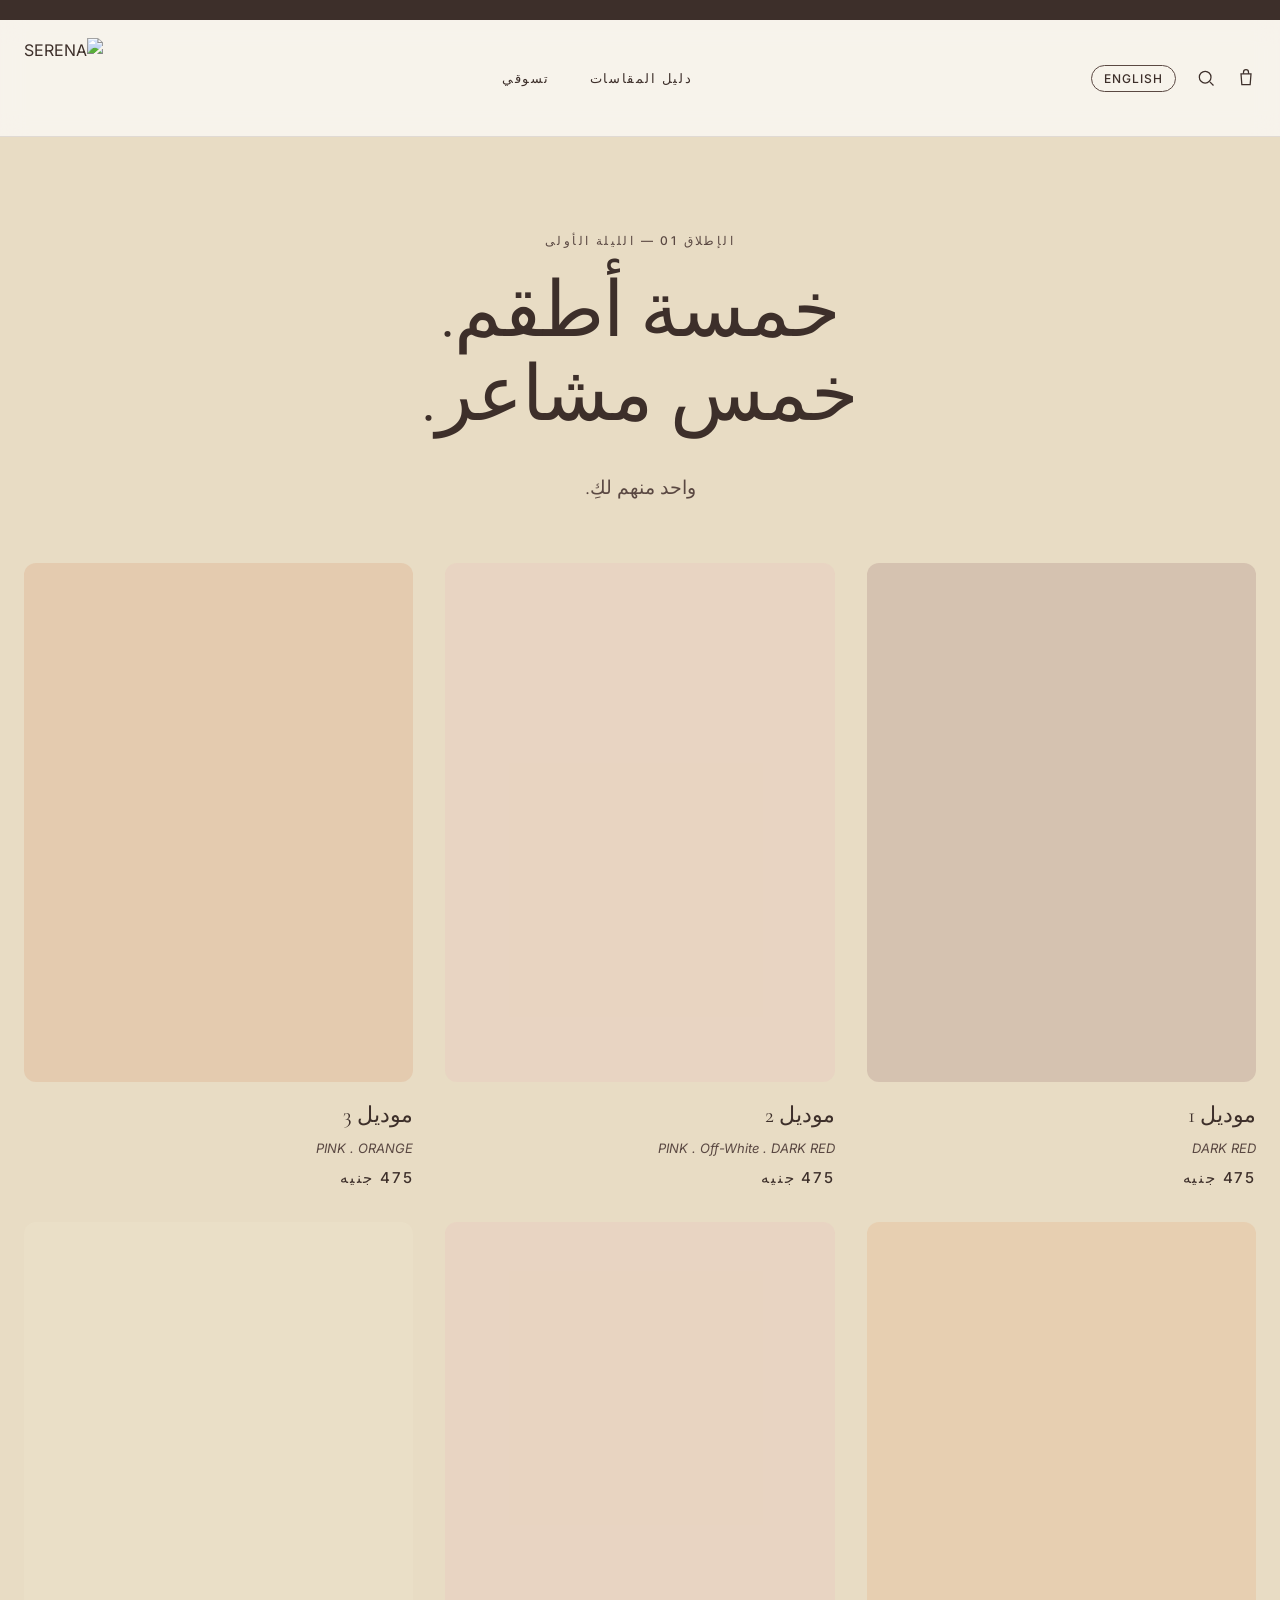
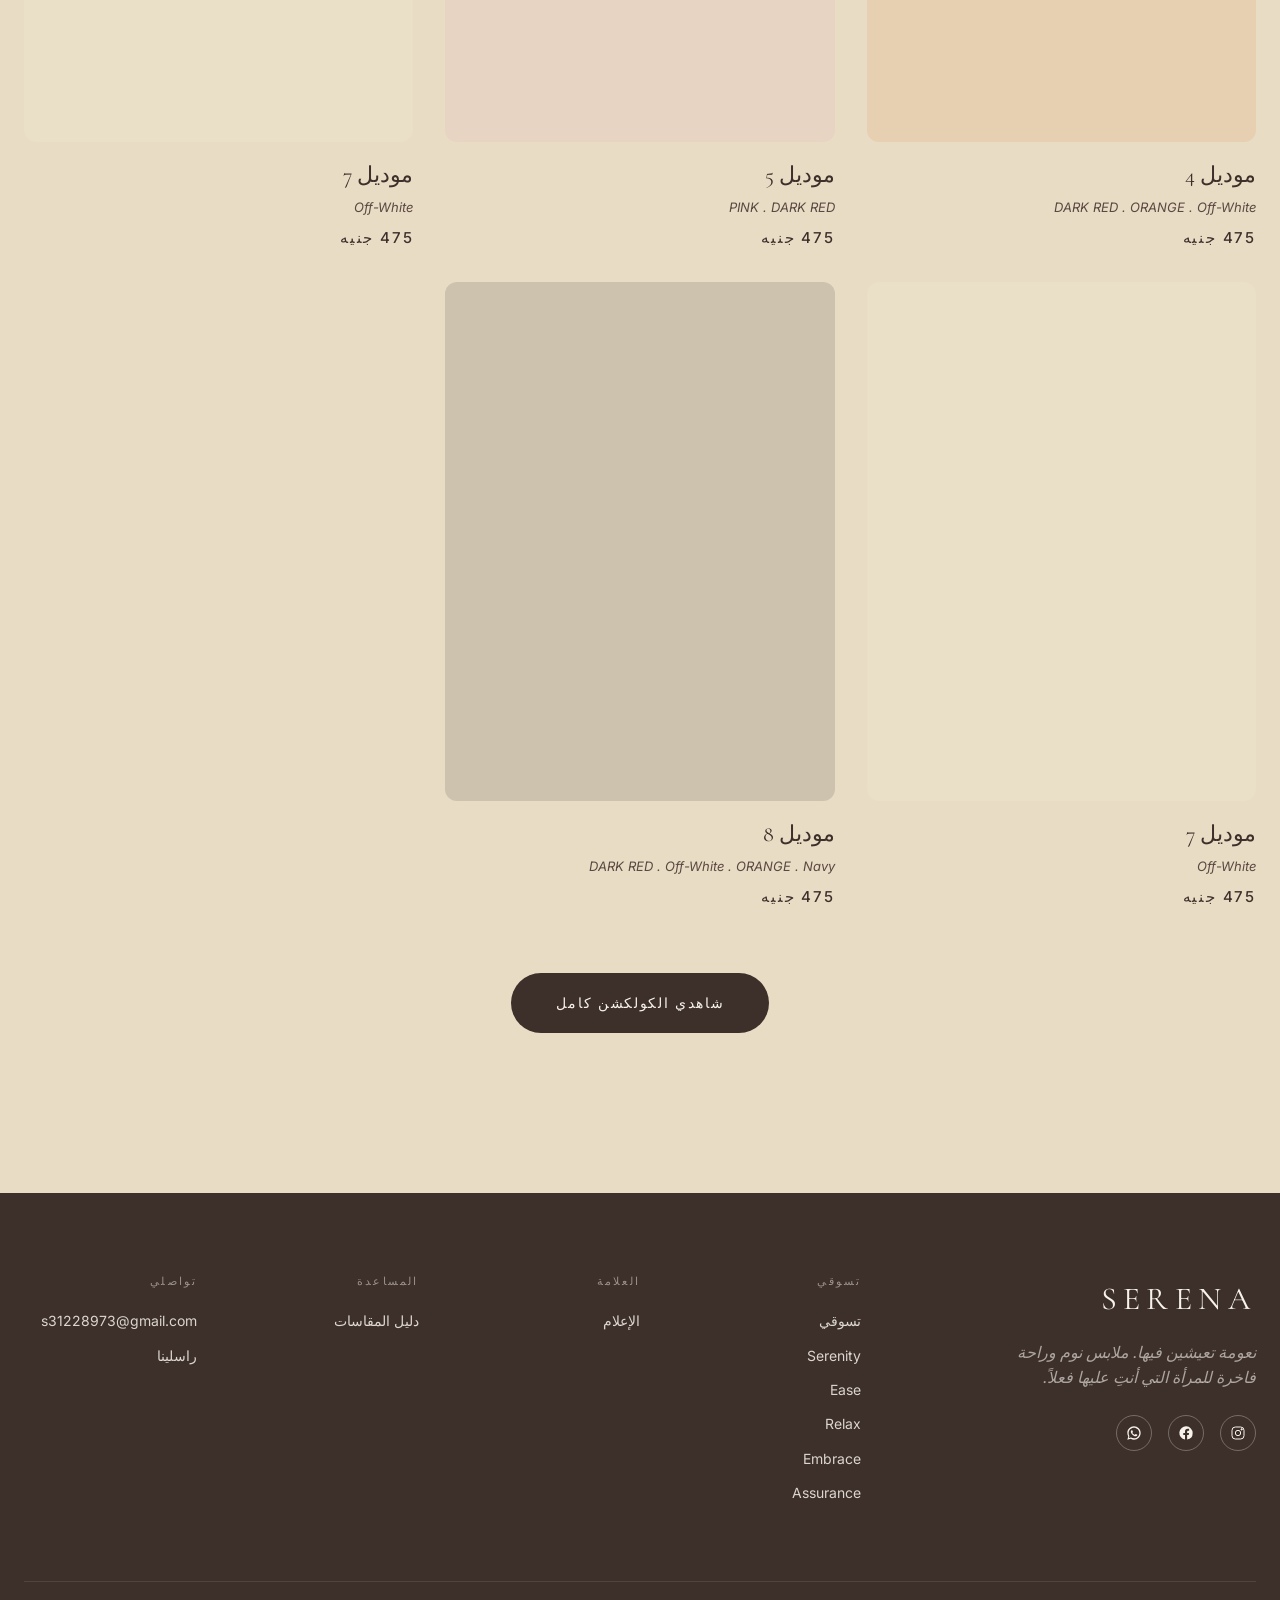
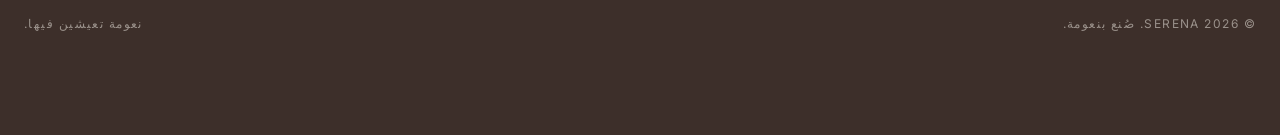
==== commit 930c895a: "Add files via upload" ====
--- a/index.html
+++ b/index.html
@@ -58,7 +58,7 @@
             <img src="images/model1-maroon-1.jpg" alt="model1-maroon-1.jpg" style="width:100%;height:100%;object-fit:cover" onerror="this.style.display='none'">
           </div>
        <div class="product__name" data-i18n="prod1_name"></div>
-<div class="product__mood"> DARK RED . ORANGE </div>
+<div class="product__mood"> DARK RED </div>
 <div class="product__price" data-i18n="price_475"></div>
         </a>
 
@@ -121,7 +121,7 @@
             <img src="images/model8-maroon-1.jpg" alt="موديل 8" style="width:100%;height:100%;object-fit:cover" onerror="this.style.display='none'">
           </div>
         <div class="product__name" data-i18n="prod8_name"></div>
-<div class="product__mood"> DARK RED . Off-White . ORANGE . BLACK </div>
+<div class="product__mood"> DARK RED . Off-White . ORANGE . Navy </div>
 <div class="product__price" data-i18n="price_475"></div>
         </a>
 
@@ -154,6 +154,11 @@
                 <path d="M22 12a10 10 0 1 0-11.5 9.9v-7H7.9V12h2.6V9.8c0-2.6 1.5-4 3.9-4 1.1 0 2.3.2 2.3.2v2.5h-1.3c-1.3 0-1.7.8-1.7 1.6V12h2.9l-.5 2.9h-2.4v7A10 10 0 0 0 22 12Z"/>
               </svg>
             </a>
+            <a href="https://wa.me/201037811655" aria-label="WhatsApp" target="_blank">
+        <svg width="16" height="16" viewBox="0 0 24 24" fill="currentColor">
+          <path d="M12 2C6.48 2 2 6.48 2 12c0 1.85.5 3.58 1.36 5.07L2 22l5.07-1.33A9.94 9.94 0 0 0 12 22c5.52 0 10-4.48 10-10S17.52 2 12 2Zm0 18c-1.6 0-3.1-.44-4.38-1.2l-.31-.18-3.01.79.8-2.93-.2-.32A7.94 7.94 0 0 1 4 12c0-4.41 3.59-8 8-8s8 3.59 8 8-3.59 8-8 8Zm4.4-5.6c-.24-.12-1.42-.7-1.64-.78-.22-.08-.38-.12-.54.12-.16.24-.62.78-.76.94-.14.16-.28.18-.52.06-.24-.12-1.01-.37-1.92-1.18-.71-.63-1.19-1.42-1.33-1.66-.14-.24-.02-.37.1-.49.11-.11.24-.28.36-.42.12-.14.16-.24.24-.4.08-.16.04-.3-.02-.42-.06-.12-.54-1.3-.74-1.78-.2-.47-.4-.4-.54-.41h-.46c-.16 0-.42.06-.64.3-.22.24-.84.82-.84 2s.86 2.32.98 2.48c.12.16 1.69 2.58 4.1 3.62.57.25 1.02.4 1.37.51.58.18 1.1.16 1.52.1.46-.07 1.42-.58 1.62-1.14.2-.56.2-1.04.14-1.14-.06-.1-.22-.16-.46-.28Z"/>
+        </svg>
+      </a>
           </div>
         </div>
         <div class="footer__col">
--- a/css/style.css
+++ b/css/style.css
@@ -89,7 +89,7 @@
   width: 100%;
   max-width: 1280px;
   margin: 0 auto;
-  padding: 0 24px;
+  padding: 0 24px 70px;
 }
 .container--narrow { max-width: 880px; }
 .section { padding: clamp(64px, 10vw, 140px) 0; }
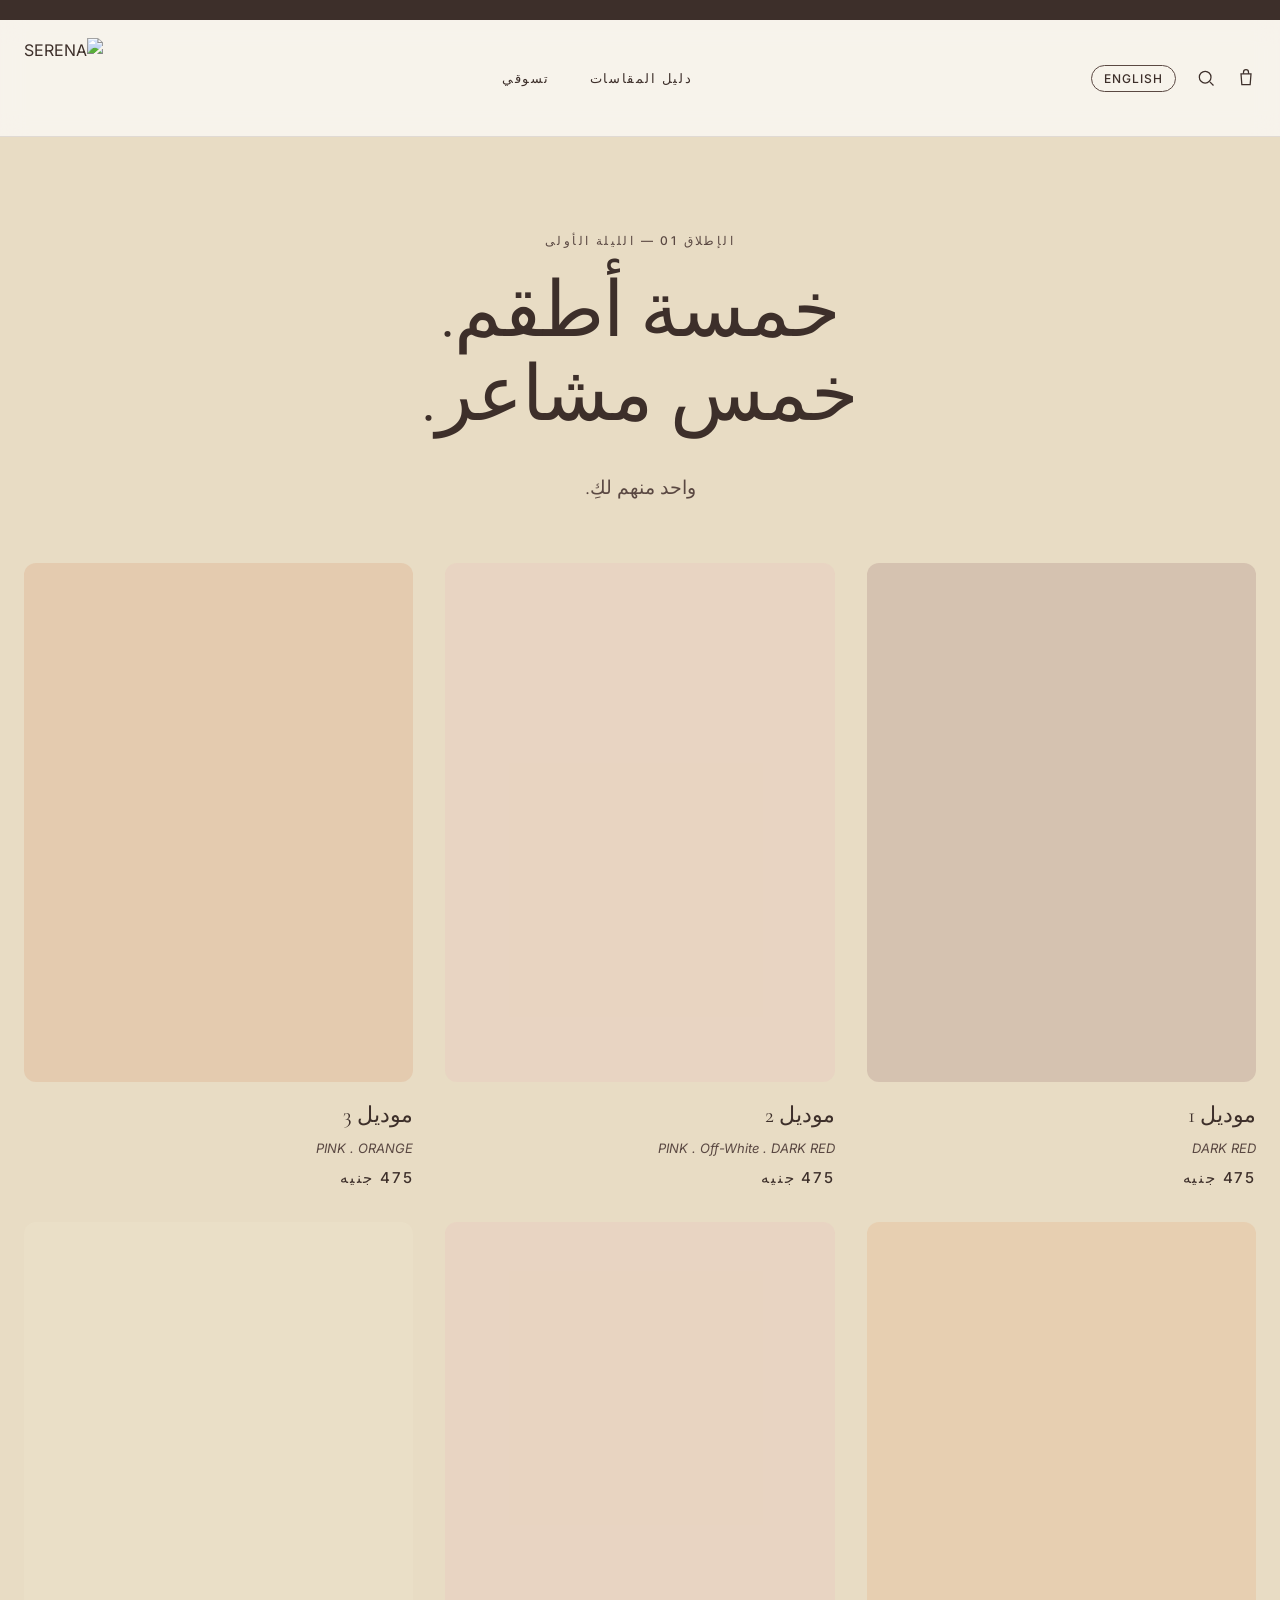
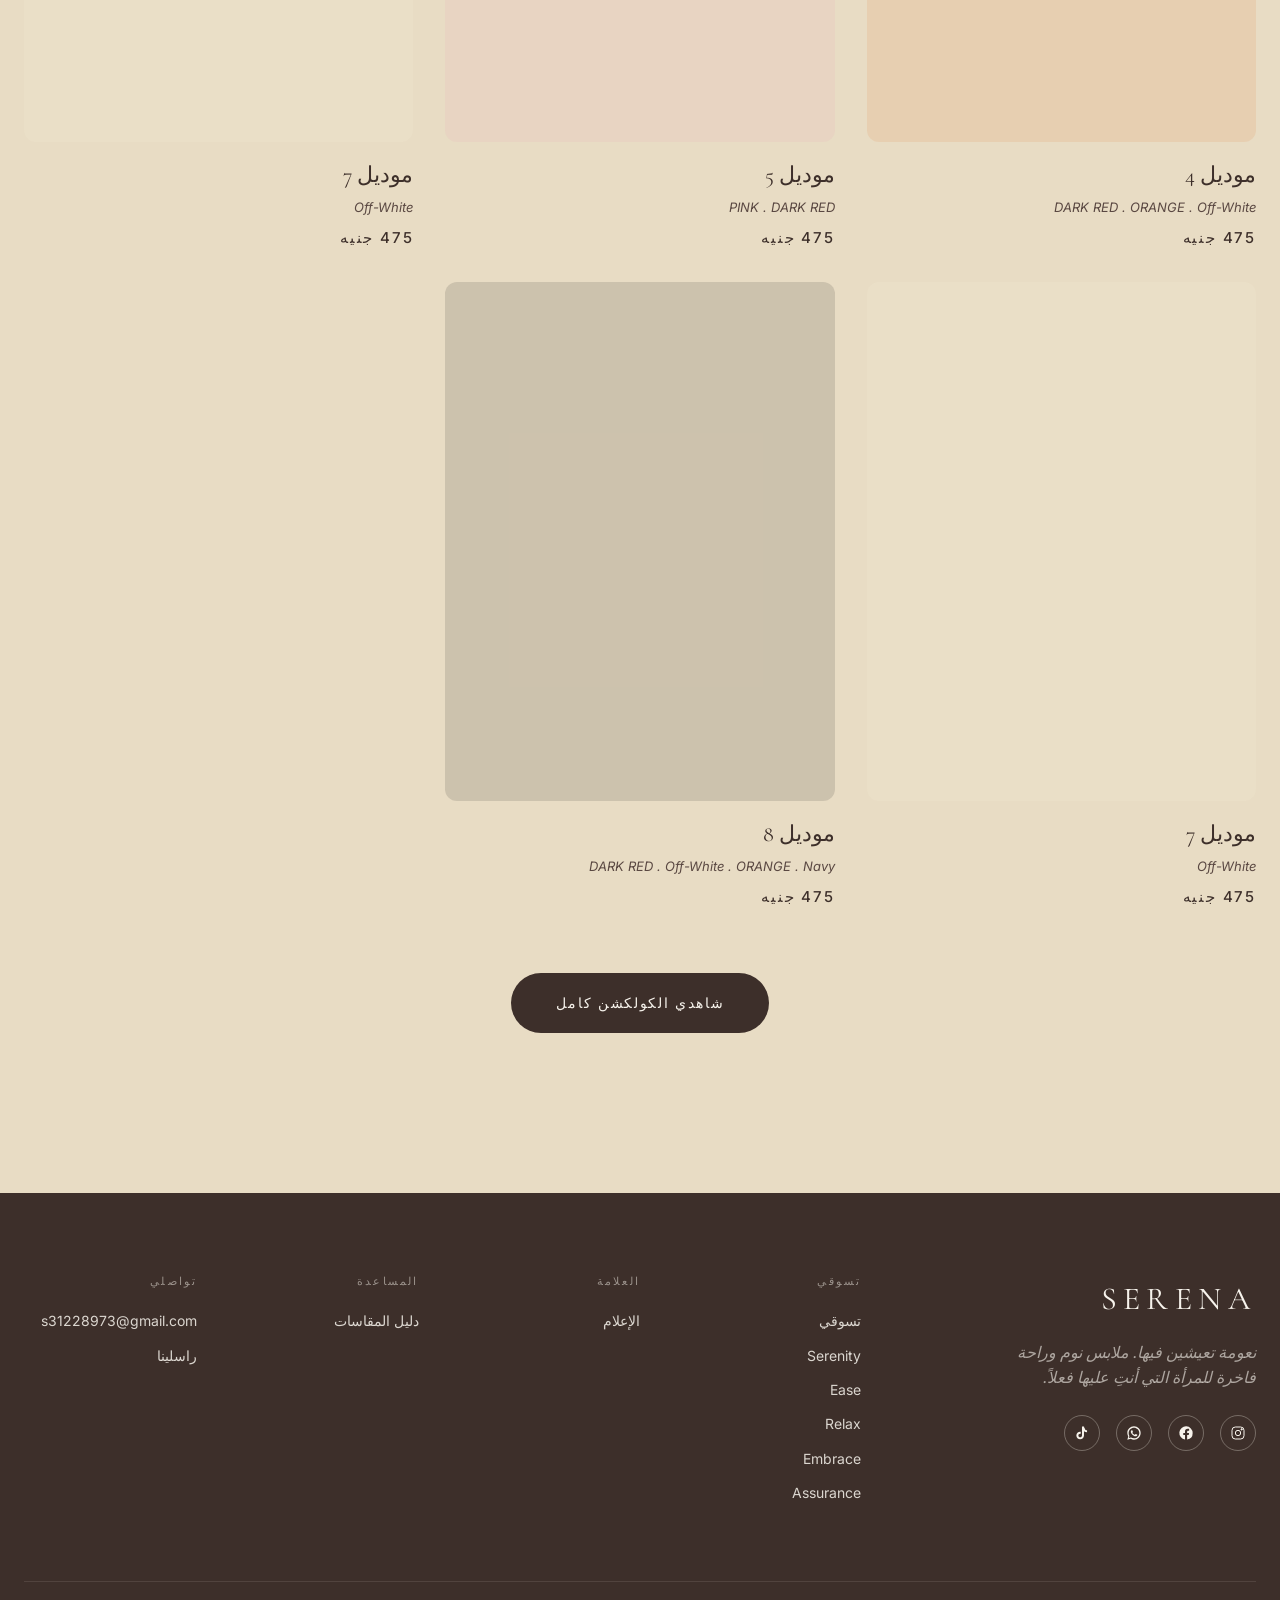
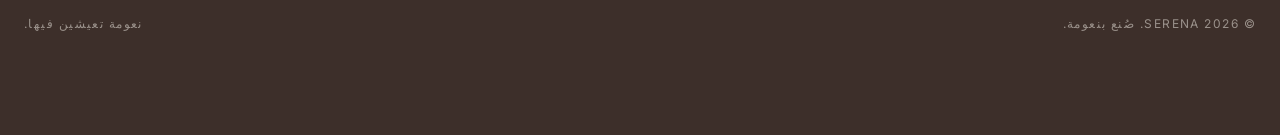
==== commit 919893ff: "Add files via upload" ====
--- a/index.html
+++ b/index.html
@@ -158,6 +158,11 @@
         <svg width="16" height="16" viewBox="0 0 24 24" fill="currentColor">
           <path d="M12 2C6.48 2 2 6.48 2 12c0 1.85.5 3.58 1.36 5.07L2 22l5.07-1.33A9.94 9.94 0 0 0 12 22c5.52 0 10-4.48 10-10S17.52 2 12 2Zm0 18c-1.6 0-3.1-.44-4.38-1.2l-.31-.18-3.01.79.8-2.93-.2-.32A7.94 7.94 0 0 1 4 12c0-4.41 3.59-8 8-8s8 3.59 8 8-3.59 8-8 8Zm4.4-5.6c-.24-.12-1.42-.7-1.64-.78-.22-.08-.38-.12-.54.12-.16.24-.62.78-.76.94-.14.16-.28.18-.52.06-.24-.12-1.01-.37-1.92-1.18-.71-.63-1.19-1.42-1.33-1.66-.14-.24-.02-.37.1-.49.11-.11.24-.28.36-.42.12-.14.16-.24.24-.4.08-.16.04-.3-.02-.42-.06-.12-.54-1.3-.74-1.78-.2-.47-.4-.4-.54-.41h-.46c-.16 0-.42.06-.64.3-.22.24-.84.82-.84 2s.86 2.32.98 2.48c.12.16 1.69 2.58 4.1 3.62.57.25 1.02.4 1.37.51.58.18 1.1.16 1.52.1.46-.07 1.42-.58 1.62-1.14.2-.56.2-1.04.14-1.14-.06-.1-.22-.16-.46-.28Z"/>
         </svg>
+        <a href="https://www.tiktok.com/@serena..official1?_r=1&_t=ZS-98Av37Vs2h0" aria-label="TikTok" target="_blank">
+        <svg width="16" height="16" viewBox="0 0 24 24" fill="currentColor">
+          <path d="M16.6 5.82c-1.02-.9-1.6-2.16-1.6-3.55h-3.02v13.5c0 1.5-1.22 2.72-2.72 2.72s-2.72-1.22-2.72-2.72 1.22-2.72 2.72-2.72c.3 0 .58.05.85.13v-3.06c-.28-.04-.56-.06-.85-.06-3.16 0-5.72 2.56-5.72 5.72s2.56 5.72 5.72 5.72 5.72-2.56 5.72-5.72V9.4a7.4 7.4 0 0 0 4.6 1.6V8c-1.02 0-1.95-.35-2.68-.94a4.83 4.83 0 0 1-.3-1.24Z"/>
+        </svg>
+      </a>
       </a>
           </div>
         </div>
